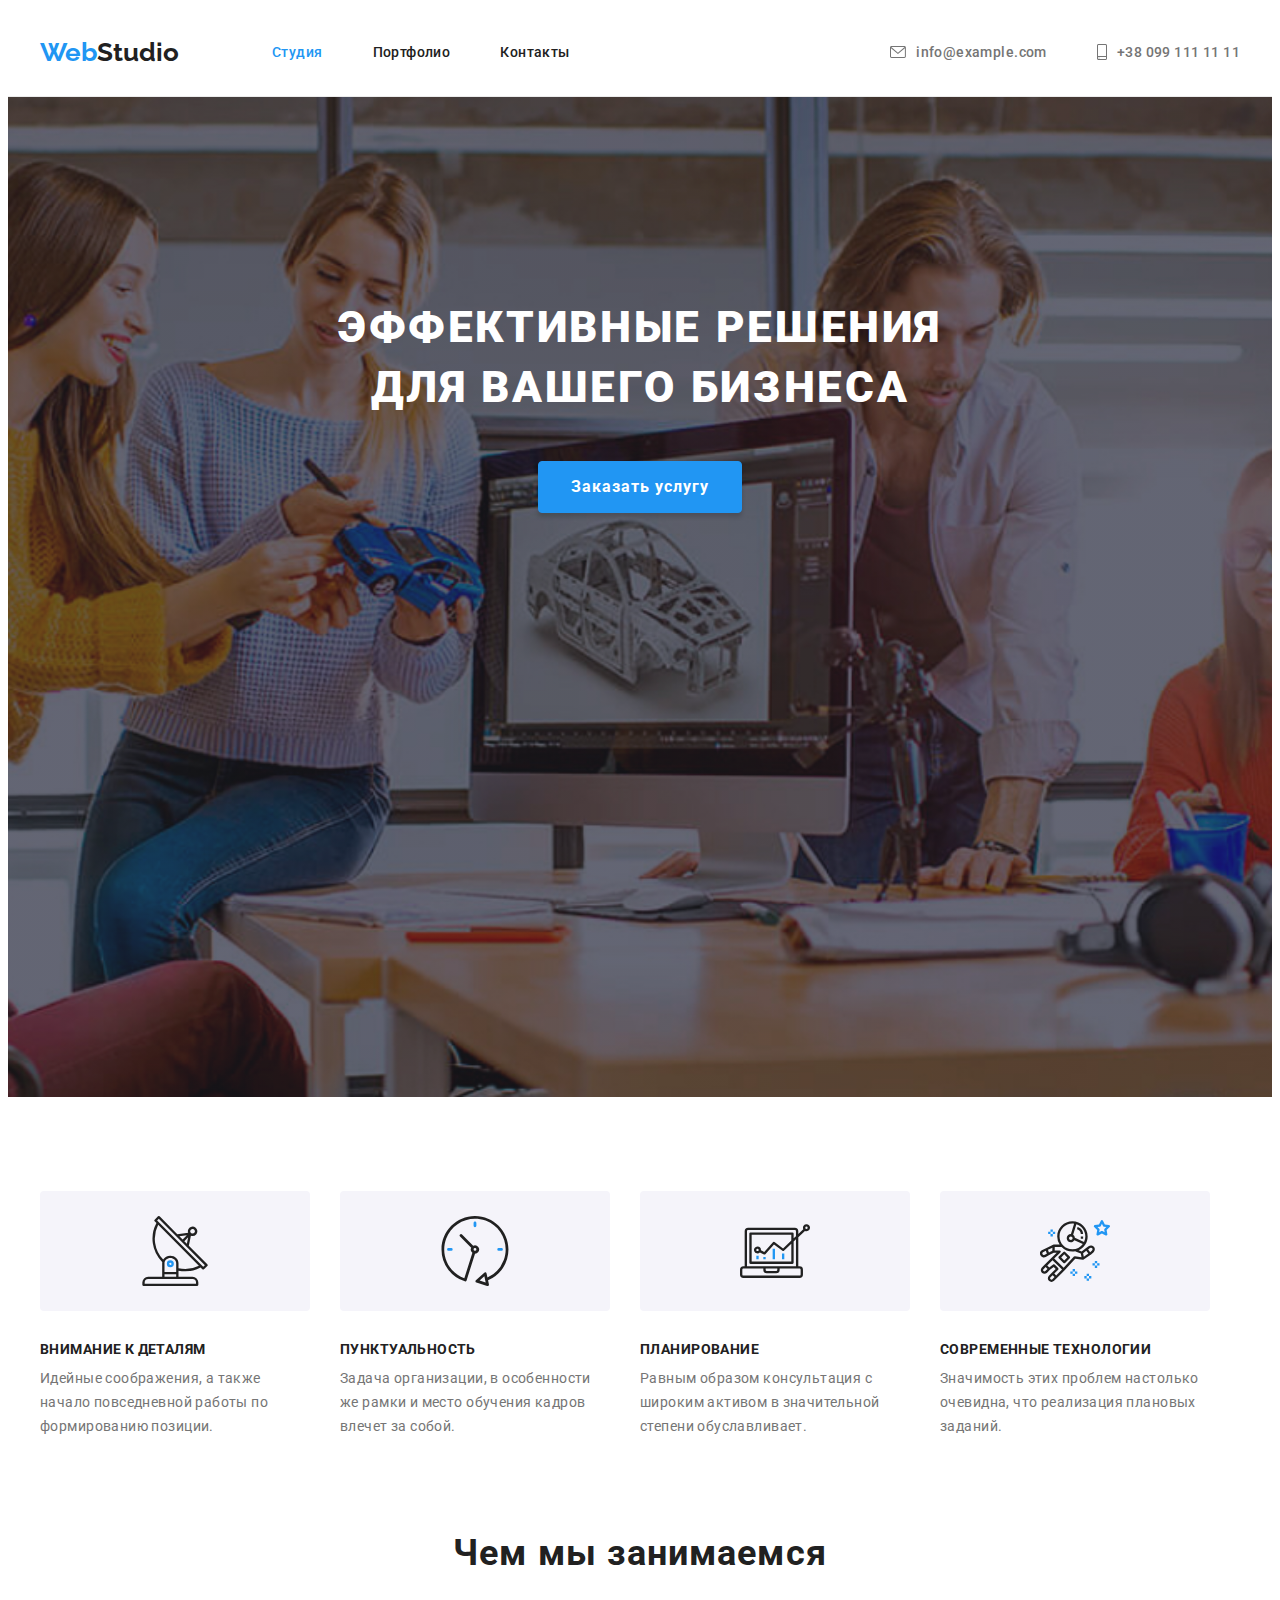
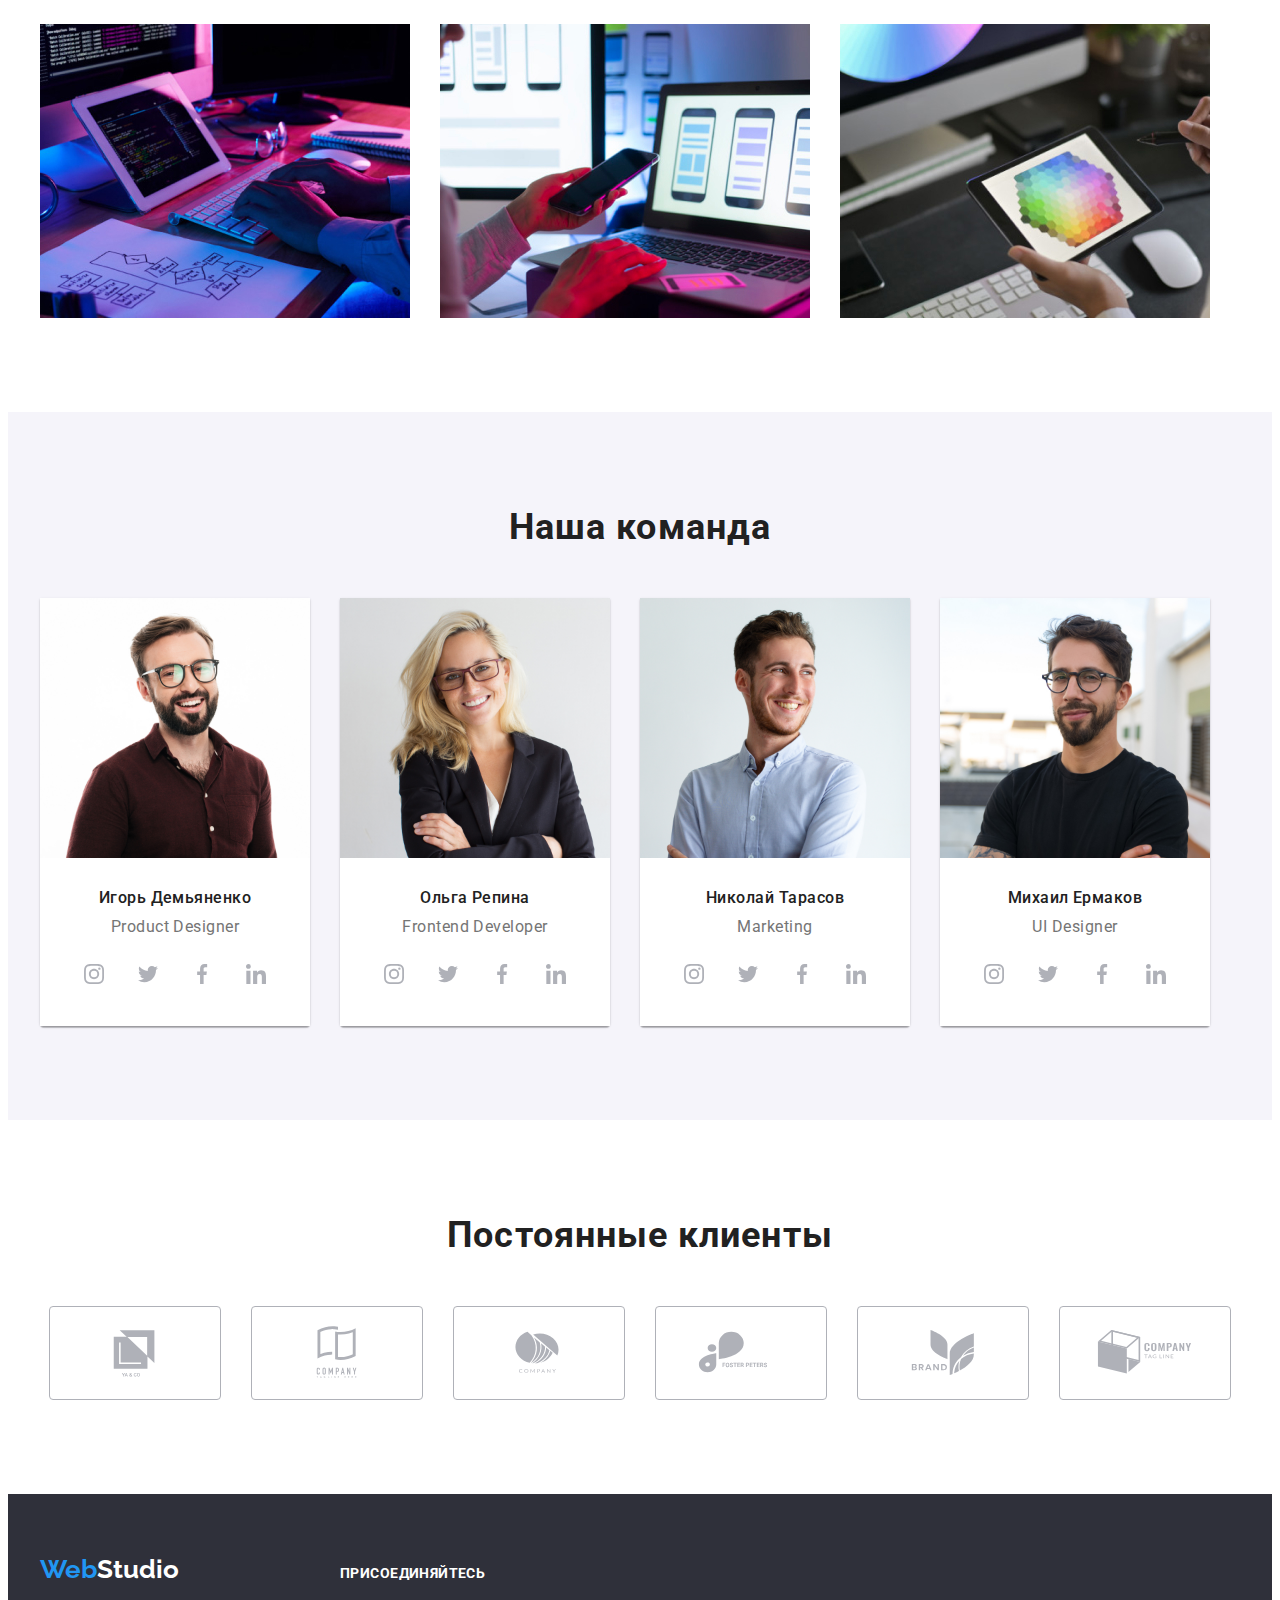
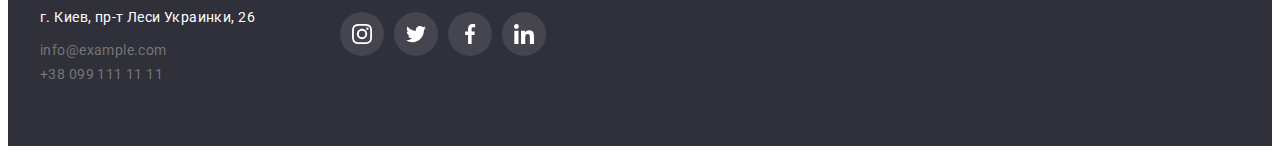
==== index.html @ 937ce936 "Initial commit" ====
<!DOCTYPE html>
<html lang="ru">
  <head>
    <meta charset="UTF-8" />
    <meta http-equiv="X-UA-Compatible" content="IE=edge" />
    <meta name="viewport" content="width=device-width, initial-scale=1.0" />
    <title>Document</title>
    <!-- Fonts start -->
    <link rel="preconnect" href="https://fonts.googleapis.com" />
    <link rel="preconnect" href="https://fonts.gstatic.com" crossorigin />
    <link
      href="https://fonts.googleapis.com/css2?family=Raleway:wght@700;900&family=Roboto:wght@400;500;700&display=swap"
      rel="stylesheet"
    />
    <!-- Fonts end -->
    <!-- Normalize start -->
    <link
      rel="stylesheet"
      href="https://cdnjs.cloudflare.com/ajax/libs/modern-normalize/1.1.0/modern-normalize.min.css"
      integrity="sha512-wpPYUAdjBVSE4KJnH1VR1HeZfpl1ub8YT/NKx4PuQ5NmX2tKuGu6U/JRp5y+Y8XG2tV+wKQpNHVUX03MfMFn9Q=="
      crossorigin="anonymous"
      referrerpolicy="no-referrer"
    />
    <!-- Normalize end -->
    <link rel="stylesheet" href="./css/styles.css" />
  </head>
  <body>
    <!-- Header section -->
    <header class="header">
      <div class="container header-container">
        <a class="logo" href="/index.html"><span class="web">Web</span>Studio </a>
        <nav class="header-nav">
          <ul class="header-list list">
            <li><a href="./index.html" class="header-item-current link">Студия</a></li>
            <li><a href="portfolio.html" class="header-item link">Портфолио</a></li>
            <li><a class="header-item link" href="">Контакты</a></li>
          </ul>
        </nav>
        <ul class="header-nav-nav list">
          <li>
            <a class="header-mail link" href="mailto:info@example.com">
              <svg class="header-icon" width="16" height="12">
                <use href="./images/icons.svg#envelope"></use>
              </svg>
              info@example.com
            </a>
          </li>
          <li>
            <a class="header-phone link" href="tel:+380991111111">
              <svg class="header-icon" width="10" height="16">
                <use href="./images/icons.svg#smartphone"></use>
              </svg>
              +38 099 111 11 11
            </a>
          </li>
        </ul>
      </div>
    </header>
    <!-- Main section -->
    <main>
      <section class="main section-wrap section">
        <div class="container">
          <h1 class="general-info">Эффективные решения для вашего бизнеса</h1>
          <button type="button" class="main-button btn">Заказать услугу</button>
        </div>
      </section>
      <section class="section description">
        <div class="container description-info">
          <ul class="info-list list">
            <li class="about-title">
              <div class="visual-adout">
                <svg class="header-icon" width="70" height="70">
                  <use href="./images/icons.svg#antenna"></use>
                </svg>
              </div>
              <h2 class="info-about">Внимание к деталям</h2>
              <p class="info-about-text">
                Идейные соображения, а также начало повседневной работы по формированию позиции.
              </p>
            </li>
            <li class="about-title">
              <div class="visual-adout">
                <svg class="header-icon" width="70" height="70">
                  <use href="./images/icons.svg#clock"></use>
                </svg>
              </div>
              <h2 class="info-about">Пунктуальность</h2>
              <p class="info-about-text">
                Задача организации, в особенности же рамки и место обучения кадров влечет за собой.
              </p>
            </li>
            <li class="about-title">
              <div class="visual-adout">
                <svg class="header-icon" width="70" height="70">
                  <use href="./images/icons.svg#diagram"></use>
                </svg>
              </div>
              <h2 class="info-about">Планирование</h2>
              <p class="info-about-text">
                Равным образом консультация с широким активом в значительной степени обуславливает.
              </p>
            </li>
            <li class="about-title">
              <div class="visual-adout">
                <svg class="header-icon" width="70" height="70">
                  <use href="./images/icons.svg#astronaut"></use>
                </svg>
              </div>
              <h2 class="info-about">Современные технологии</h2>
              <p class="info-about-text">
                Значимость этих проблем настолько очевидна, что реализация плановых заданий.
              </p>
            </li>
          </ul>
        </div>
      </section>
      <!--About section-->
      <section class="about section">
        <div class="container about-container">
          <h2 class="about-info">Чем мы занимаемся</h2>
          <ul class="about-list list">
            <li class="about-item">
              <img
                class="about-img"
                src="./images/about/img.jpg"
                alt="Набор текста"
                width="370"
                height="294"
              />
            </li>
            <li class="about-item">
              <img
                class="about-img"
                src="./images/about/img1.jpg"
                alt="работа с телефоном "
                width="370"
                height="294"
              />
            </li>
            <li class="about-item">
              <img
                class="about-img"
                src="./images/about/img2.jpg"
                alt="Выбор цвета"
                width="370"
                height="294"
              />
            </li>
          </ul>
        </div>
      </section>
      <!--Team section-->
      <section class="team-section">
        <div class="container">
          <h2 class="about-team-info">Наша команда</h2>
          <ul class="about-team list">
            <li class="about-teams">
              <img
                class="about-team1-img"
                src="./images/tim/img.jpg"
                alt="People 1"
                width="270"
                height="260"
              />
              <div class="team-wrapper">
                <h3 class="team-info">Игорь Демьяненко</h3>
                <p class="team-info-position">Product Designer</p>
                <ul class="socials list">
                  <li class="socials-item">
                    <a
                      class="socials-link link"
                      href=""
                      target="_blank"
                      rel="noopener noreferrer"
                      aria-label="instagram"
                    >
                      <svg class="socials-icon" width="20" height="20">
                        <use href="./images/icons.svg#instagram"></use>
                      </svg>
                    </a>
                  </li>
                  <li class="socials-item">
                    <a
                      class="socials-link link"
                      href=""
                      target="_blank"
                      rel="noopener noreferrer"
                      aria-label="twitter"
                    >
                      <svg class="socials-icon" width="20" height="20">
                        <use href="./images/icons.svg#twitter"></use>
                      </svg>
                    </a>
                  </li>
                  <li class="socials-item">
                    <a
                      class="socials-link link"
                      href=""
                      target="_blank"
                      rel="noopener noreferrer"
                      aria-label="facebook"
                    >
                      <svg class="socials-icon" width="20" height="20">
                        <use href="./images/icons.svg#facebook"></use>
                      </svg>
                    </a>
                  </li>
                  <li class="socials-item">
                    <a
                      class="socials-link link"
                      href=""
                      target="_blank"
                      rel="noopener noreferrer"
                      aria-label="linkedin"
                    >
                      <svg class="socials-icon" width="20" height="20">
                        <use href="./images/icons.svg#linkedin"></use>
                      </svg>
                    </a>
                  </li>
                </ul>
              </div>
            </li>
            <li class="about-teams">
              <img
                class="about-team2-img"
                src="./images/tim/img1.jpg"
                alt="People 2"
                width="270"
                height="260"
              />
              <div class="team-wrapper">
                <h3 class="team-info">Ольга Репина</h3>
                <p class="team-info-position">Frontend Developer</p>
                <ul class="socials list">
                  <li class="socials-item">
                    <a
                      class="socials-link link"
                      href=""
                      target="_blank"
                      rel="noopener noreferrer"
                      aria-label="instagram"
                    >
                      <svg class="socials-icon" width="20" height="20">
                        <use href="./images/icons.svg#instagram"></use>
                      </svg>
                    </a>
                  </li>
                  <li class="socials-item">
                    <a
                      class="socials-link link"
                      href=""
                      target="_blank"
                      rel="noopener noreferrer"
                      aria-label="twitter"
                    >
                      <svg class="socials-icon" width="20" height="20">
                        <use href="./images/icons.svg#twitter"></use>
                      </svg>
                    </a>
                  </li>
                  <li class="socials-item">
                    <a
                      class="socials-link link"
                      href=""
                      target="_blank"
                      rel="noopener noreferrer"
                      aria-label="facebook"
                    >
                      <svg class="socials-icon" width="20" height="20">
                        <use href="./images/icons.svg#facebook"></use>
                      </svg>
                    </a>
                  </li>
                  <li class="socials-item">
                    <a
                      class="socials-link link"
                      href=""
                      target="_blank"
                      rel="noopener noreferrer"
                      aria-label="linkedin"
                    >
                      <svg class="socials-icon" width="20" height="20">
                        <use href="./images/icons.svg#linkedin"></use>
                      </svg>
                    </a>
                  </li>
                </ul>
              </div>
            </li>
            <li class="about-teams">
              <img
                class="about-team3-img"
                src="./images/tim/img2.jpg"
                alt="People 3"
                width="270"
                height="260"
              />
              <div class="team-wrapper">
                <h3 class="team-info">Николай Тарасов</h3>
                <p class="team-info-position">Marketing</p>
                <ul class="socials list">
                  <li class="socials-item">
                    <a
                      class="socials-link link"
                      href=""
                      target="_blank"
                      rel="noopener noreferrer"
                      aria-label="instagram"
                    >
                      <svg class="socials-icon" width="20" height="20">
                        <use href="./images/icons.svg#instagram"></use>
                      </svg>
                    </a>
                  </li>
                  <li class="socials-item">
                    <a
                      class="socials-link link"
                      href=""
                      target="_blank"
                      rel="noopener noreferrer"
                      aria-label="twitter"
                    >
                      <svg class="socials-icon" width="20" height="20">
                        <use href="./images/icons.svg#twitter"></use>
                      </svg>
                    </a>
                  </li>
                  <li class="socials-item">
                    <a
                      class="socials-link link"
                      href=""
                      target="_blank"
                      rel="noopener noreferrer"
                      aria-label="facebook"
                    >
                      <svg class="socials-icon" width="20" height="20">
                        <use href="./images/icons.svg#facebook"></use>
                      </svg>
                    </a>
                  </li>
                  <li class="socials-item">
                    <a
                      class="socials-link link"
                      href=""
                      target="_blank"
                      rel="noopener noreferrer"
                      aria-label="linkedin"
                    >
                      <svg class="socials-icon" width="20" height="20">
                        <use href="./images/icons.svg#linkedin"></use>
                      </svg>
                    </a>
                  </li>
                </ul>
              </div>
            </li>
            <li class="about-teams">
              <img
                class="about-team4-img"
                src="./images/tim/img3.jpg"
                alt="People 4"
                width="270"
                height="260"
              />
              <div class="team-wrapper">
                <h3 class="team-info">Михаил Ермаков</h3>
                <p class="team-info-position">UI Designer</p>
                <ul class="socials list">
                  <li class="socials-item">
                    <a
                      class="socials-link link"
                      href=""
                      target="_blank"
                      rel="noopener noreferrer"
                      aria-label="instagram"
                    >
                      <svg class="socials-icon" width="20" height="20">
                        <use href="./images/icons.svg#instagram"></use>
                      </svg>
                    </a>
                  </li>
                  <li class="socials-item">
                    <a
                      class="socials-link link"
                      href=""
                      target="_blank"
                      rel="noopener noreferrer"
                      aria-label="twitter"
                    >
                      <svg class="socials-icon" width="20" height="20">
                        <use href="./images/icons.svg#twitter"></use>
                      </svg>
                    </a>
                  </li>
                  <li class="socials-item">
                    <a
                      class="socials-link link"
                      href=""
                      target="_blank"
                      rel="noopener noreferrer"
                      aria-label="facebook"
                    >
                      <svg class="socials-icon" width="20" height="20">
                        <use href="./images/icons.svg#facebook"></use>
                      </svg>
                    </a>
                  </li>
                  <li class="socials-item">
                    <a
                      class="socials-link link"
                      href=""
                      target="_blank"
                      rel="noopener noreferrer"
                      aria-label="linkedin"
                    >
                      <svg class="socials-icon" width="20" height="20">
                        <use href="./images/icons.svg#linkedin"></use>
                      </svg>
                    </a>
                  </li>
                </ul>
              </div>
            </li>
          </ul>
        </div>
      </section>
      <!-- Customers section -->
      <section class="our-clients section">
        <div class="container">
          <h2 class="section-title">Постоянные клиенты</h2>
          <ul class="clients-list list">
            <li>
              <a
                class="company-link link"
                href=""
                target="_blank"
                rel="noopener noreferrer"
                aria-label="company logo"
              >
                <svg class="company-logo" width="106" height="60">
                  <use href="./images/icons.svg#logo-1"></use>
                </svg>
              </a>
            </li>
            <li>
              <a
                class="company-link link"
                href=""
                target="_blank"
                rel="noopener noreferrer"
                aria-label="company logo"
              >
                <svg class="company-logo" width="106" height="60">
                  <use href="./images/icons.svg#logo-2"></use>
                </svg>
              </a>
            </li>
            <li>
              <a
                class="company-link link"
                href=""
                target="_blank"
                rel="noopener noreferrer"
                aria-label="company logo"
              >
                <svg class="company-logo" width="106" height="60">
                  <use href="./images/icons.svg#logo-3"></use>
                </svg>
              </a>
            </li>
            <li>
              <a
                class="company-link link"
                href=""
                target="_blank"
                rel="noopener noreferrer"
                aria-label="company logo"
              >
                <svg class="company-logo" width="106" height="60">
                  <use href="./images/icons.svg#logo-4"></use>
                </svg>
              </a>
            </li>
            <li>
              <a
                class="company-link link"
                href=""
                target="_blank"
                rel="noopener noreferrer"
                aria-label="company logo"
              >
                <svg class="company-logo" width="106" height="60">
                  <use href="./images/icons.svg#logo-5"></use>
                </svg>
              </a>
            </li>
            <li>
              <a
                class="company-link link"
                href=""
                target="_blank"
                rel="noopener noreferrer"
                aria-label="company logo"
              >
                <svg class="company-logo" width="106" height="60">
                  <use href="./images/icons.svg#logo-6"></use>
                </svg>
              </a>
            </li>
          </ul>
        </div>
      </section>
    </main>
    <!-- Footer section -->
    <footer class="footer">
      <div class="container footer-container">
        <div class="footer-addresa">
          <a class="logo foorer-logo" href="/index.html">
            <span class="web">Web</span><span class="studio">Studio</span>
          </a>
          <address class="footer-address">
            <ul class="footer-list list">
              <li class="footer-item">
                <a
                  class="footer-adres link"
                  href="https://goo.gl/maps/Yb8iC36x8tru1GQm8"
                  target="_blank"
                  rel="noopener noreferrer"
                  >г. Киев, пр-т Леси Украинки, 26
                </a>
              </li>
              <li class="footer-link">
                <a class="footer-link link" href="mailto:info@example.com">info@example.com</a>
              </li>
              <li class="footer-link">
                <a class="footer-link link" href="tel:+380991111111">+38 099 111 11 11</a>
              </li>
            </ul>
          </address>
        </div>
        <div class="footer-social">
          <h2 class="social-title">Присоединяйтесь</h2>
          <ul class="social-links list">
            <li class="social-item">
              <a
                class="social-link-footer link"
                href=""
                target="_blank"
                rel="noopener noreferrer"
                aria-label="instagram"
              >
                <svg class="socials-icon-footer" width="20" height="20">
                  <use href="./images/icons.svg#instagram"></use>
                </svg>
              </a>
            </li>
            <li class="socials-item">
              <a
                class="social-link-footer link"
                href=""
                target="_blank"
                rel="noopener noreferrer"
                aria-label="twitter"
              >
                <svg class="socials-icon-footer" width="20" height="20">
                  <use href="./images/icons.svg#twitter"></use>
                </svg>
              </a>
            </li>
            <li class="socials-item">
              <a
                class="social-link-footer link"
                href=""
                target="_blank"
                rel="noopener noreferrer"
                aria-label="facebook"
              >
                <svg class="socials-icon-footer" width="20" height="20">
                  <use href="./images/icons.svg#facebook"></use>
                </svg>
              </a>
            </li>
            <li class="socials-item">
              <a
                class="social-link-footer link"
                href=""
                target="_blank"
                rel="noopener noreferrer"
                aria-label="linkedin"
              >
                <svg class="socials-icon-footer" width="20" height="20">
                  <use href="./images/icons.svg#linkedin"></use>
                </svg>
              </a>
            </li>
          </ul>
        </div>
      </div>
    </footer>
  </body>
</html>
---- css/styles.css ----
:root {
  /* fonts */
  --main-font: 'Roboto', sans-serif;
  --secondary-font: 'Raleway', sans-serif;

  /* text colors */
  --main-txy-cl: #212121;
  --sec-txt-cl: #757575;
  --accet-txt-cl: #2196f3;

  /* bg color */
  --darc-bg-cl: #2f303a;
  --light-bg-cl: #f5f4fa;

  /* others */
}
/* body section */
body {
  font-family: var(--main-font);
  color: var(--main-txy-cl);
  background-color: #ffffff;
}
/* reset styles */
h1,
h2,
h3,
h4,
h5,
h6,
p {
  margin: 0;
}
img {
  display: block;
  min-width: 100%;
  height:auto;
}
.link {
  font-size: 14px;
  line-height: calc(24 / 14);
  letter-spacing: 0.03em;
  text-decoration: none;
  color: #ffffff;
}
.list {
  list-style: none;
  padding: 0;
  margin: 0;
}
.section {
padding: 94px 0;
}

.container {
  width: 1200px;
  padding-left: 15px;
  padding-right: 15px;
  margin-left: auto;
  margin-right: auto;
}
/**
|============================
| Header section
|============================
*/
.header {
  border-bottom: 1px solid #ECECEC;
}

.header-container {
  display: flex;
  align-items: center;
}

.header-list {
  display: flex;
  color: #212121;
  align-items: center;
  gap: 50px;
}
/**
  |============================
  | Фонове зображення-початок
  |============================
*/

/*.header-item-current::after {
  content: '';

  display: block;
  height: 4px;
  width: 100%;

  border-radius: 2px;
background-color: #2196F3;
}
*/
/**
  |============================
  | Фонове зображення-кінець
  |============================
*/
.header-nav {
  display: flex;
  margin-right: auto;
}
.header-icon:hover,
.header-icon:focus,
 {
  color: var(--acent-txt-cl);
}

.header-icon {
  fill: currentColor;
}


.header-link,
.header-phone,
.header-mail {
  padding-top: 32px;
  padding-bottom: 32px;
}

.header-item,
.header-item-current,
.header-item-current-section
.header-mail {
  color: #212121;
}

.header-item:last-child {
  margin-right: 0;
}

.header-mail {
  margin-right: 50px;
}
/* logo */
.logo {
  margin-right: 93px;

  color: var(--main-txy-cl);
  font-family: var(--secondary-font);
  font-weight: 700;
  font-size: 26px;
  line-height: calc(31 / 26);
  text-decoration: none;
}

.logo-footer{
  margin-top: 60px;
  margin-bottom: 20px;
}
.web {
  font-family: var(--secondary-font);
  color: var(--accet-txt-cl);
  font-weight: 700;
  font-size: 26px;
  line-height: calc(31 / 26);
  text-decoration: none;
}

.hover-link:hover
.hover-link:focus
.hover-link:active {
  color: #2196f3;
}
.header-link:hover
.header-link:focus
.header-link:active {
  color: #2196f3;
}
.header-phone,
.header-mail {
  color: #757575;
  display: flex;
  align-items: center;
  gap: 10px;
}
.header-nav-nav{
  display: flex;
}
.header-list,
.header-nav-nav {
  font-weight: 500;
  font-size: 14px;
  line-height: calc(16 / 14);
  letter-spacing: 0.02em;
}
.header-item-current {
  color: var(--accet-txt-cl);
}
.header-item-current-section {
  color: var(--accet-txt-cl);
}
.header-item:hover,
.header-item:focus {
  color: var(--accet-txt-cl);
}
.header-mail:hover,
.header-mail:focus {
  color: var(--accet-txt-cl);
}
.header-phone:hover,
.header-phone:focus {
  color: var(--accet-txt-cl);
}
.work-button-item:hover,
.work-button-item:focus {
  box-shadow: 0px 3px 1px rgba(0, 0, 0, 0.1), 0px 1px 2px rgba(0, 0, 0, 0.08), 0px 2px 2px rgba(0, 0, 0, 0.12);
  background-color: var(--accet-txt-cl);
  color: #fff;
}

}
.portfolio-categories-item{
  background: #F5F4FA;
border-radius: 4px;
}
.work-button-item {
  border: none;
  background-color: #F5F4FA;
  border-radius: 4px;

  font-family: inherit;
  font-weight: 500;
  font-size: 16px;
  line-height: calc(26 / 16);
  text-align: center;
  letter-spacing: 0.03em;
  cursor: pointer;
  display: inline-block;
  padding: 6px 22px;
}
.all {
  background: #2196f3;
  color: #ffffff;
  background: #2196F3;
  box-shadow: 0px 3px 1px rgba(0, 0, 0, 0.1), 0px 1px 2px rgba(0, 0, 0, 0.08), 0px 2px 2px rgba(0, 0, 0, 0.12);
border-radius: 4px;
}
.work-button {
justify-content: center;
}

/**
|============================
| Фонове зображення 
|============================
*/
.section-wrap {
  height: 600px;
  background-image: linear-gradient(to right, rgba(47, 48, 58, 0.4),  rgba(47, 48, 58, 0.4)), url(../images/section-wrap/фон.jpg);
  max-width: 1600px;
  background-repeat: no-repeat;
  background-position: center;
  margin-right: auto;
  margin-left: auto;
  background-size: cover;
  padding-top: 200px;
  padding-bottom: 200px;
}
/**
|============================
| Фонове зображення 
|============================
*/

.main-button {
text-align: center
background-color: #2196F3;
box-shadow: 0px 4px 4px rgba(0, 0, 0, 0.15);
border-radius: 4px;
border: 1px solid rgba(33, 150, 243, 1);
}
/**
|============================
| Hero section
|============================
*/
.general-info {
  margin: 0 auto;
  width: 696px;
  margin-bottom: 30px;
  font-family: var(--main-font);
  font-weight: 900;
  font-size: 44px;
  line-height: calc(60 / 44);
  text-align: center;
  letter-spacing: 0.06em;
  text-transform: uppercase;
  color: #ffffff;
}

.info-list{
  display: flex;
}

.info-about{
  margin-bottom: 10px;
}

.description {
  padding-bottom: 0px;
  }

.description .item+.item {
  margin-left: 30px;
}
.about-title {
  width: 270px;
}
/**
|============================
| Характеристика компанії іконки-початок
|============================
*/
.visual-adout {
  display: flex;
  align-items: center;
  justify-content: center;
  height: 120px;
  background-size: contain;
  background-repeat: no-repeat;
  background-position: center;
  background-color: #f5f4fa;
  border-radius: 4px;
  margin-bottom: 30px;
}
/**
|============================
| Характеристика компанії іконки-кінець
|============================
*/
.about-title:not(:first-child) {
  margin-left: 30px;

}
.about-list {
  display: flex;
  }

.about-item:not(:last-child) {
  margin-right: 30px;
}

.about-team{
  display: flex;
  flex-wrap: wrap;
  gap: 30px;
  align-items: center;
  border-radius: 0px 0px 4px 4px;
}
.about-teams {
  box-shadow: 0px 1px 3px rgba(0, 0, 0, 0.12), 0px 1px 1px rgba(0, 0, 0, 0.14), 0px 2px 1px rgba(0, 0, 0, 0.2);
  border-radius: 0px 0px 4px 4px;

}
.team-wrapper {
  background: #FFFFFF;
  padding-top: 30px;
  padding-bottom: 30px;
  padding-left: 5px;
  padding-right: 5px;
}

.team-info {
  margin-bottom: 10px;
}

.work {
  margin-top: 94px;
  margin-bottom: 94px;
}

.work-card{
flex-basis: calc((100% - 30px * 2) / 3);
}

h2.info-about {
  font-weight: 700;
  font-size: 14px;
  line-height: calc(16 / 14);
  letter-spacing: 0.03em;
  text-transform: uppercase;
  color: #212121;
  margin-bottom: 9px;
}
.info-about-text {
  font-weight: 400;
  font-size: 14px;
  line-height: calc(24 / 14);
  letter-spacing: 0.03em;
  color: #757575;
}
.main {
  background-color: var(--darc-bg-cl);
  font-weight: 900;
  font-size: 44px;
  line-height: calc(60 / 44);
  text-align: center;
  letter-spacing: 0.06em;
  text-transform: uppercase;
  color: #ffffff;
}
.team-section {
background-color: #F5F4FA;
padding-bottom: 94px;
padding-top: 94px;
}

.about-team-info,
.about-info {
  font-weight: 700;
  font-size: 36px;
  line-height: calc(42 / 36);
  text-align: center;
  letter-spacing: 0.03em;
  color: #212121;
}
.team-info {
  margin-bottom: 10px;
  font-weight: 500;
  font-size: 16px;
  line-height: calc(19 / 16);
  text-align: center;
  letter-spacing: 0.03em;
  color: #212121;
}

.team-info-position {
  font-weight: 400;
  font-size: 16px;
  line-height: calc(19 / 16);
  text-align: center;
  letter-spacing: 0.03em;
  color: #757575;
  margin-bottom: 16px;
}

.btn {
  max-width: 300px;
  min-width: 200px;
  min-height: 50px;
  padding: 10px 32px;
  box-shadow: 0px 4px 4px rgba(0, 0, 0, 0.15);
border-radius: 4px;

  font-family: inherit;
  font-weight: 700;
  font-size: 16px;
  line-height: calc(30 / 16);
  letter-spacing: 0.06em;
  color: #ffffff;
  background-color: #2196f3;
  cursor: pointer;
}
.about-info {
  margin-bottom: 50px;
}

.about-team-info{
margin-bottom: 50px;
}

.about-info,
.about-team-info {
  text-align: center;
}
.about-cards {
text-decoration: none;
border-top: none;
border: 1px solid #EEEEEE;
padding-top: 20px;
padding-bottom: 20px ;
padding-right: 24px;
padding-left: 24px;
}
.work-cart-about{
  text-decoration: none;
}
.work-cart-about:hover{
  display: block;
box-shadow: 0px 1px 1px rgba(0, 0, 0, 0.12), 0px 4px 4px rgba(0, 0, 0, 0.06), 1px 4px 6px rgba(0, 0, 0, 0.16);
}
.work-card-title {
  font-weight: 700;
  font-size: 18px;
  line-height: calc(36 / 18);
  letter-spacing: 0.06em;
  color: #212121;
  text-decoration: none;
}
.work-cart-descr {
  font-weight: 400;
  font-size: 16px;
  line-height: calc(30 / 16);
  letter-spacing: 0.03em;
  color: #757575;
  text-decoration: none;
}

.work-button{
  display: flex;
  gap: 8px;
  margin-bottom: 50px;
}
.work-cards {
display: flex;
flex-wrap: wrap;
gap: 30px;
align-items: center;
text-decoration: none;
}
/**
|============================
| Постійні клієнти-початок
|============================
*/
.clients-list {
  display: flex;
  align-items: center;
  justify-content: center;
  gap: 30px;
  }

.company-link {
  display: flex;
  align-items: center;
  justify-content: center;
  width: 170px;
  height: 92px;
  border: 1px solid #afb1b8;
  border-radius: 4px;

  color: #AFB1B8;
  fill: currentColor;
}

.company-link:hover,
.company-link:focus {
color: #2196F3;
border: 1px solid #2196F3;
}

.company-logo {
  fill: currentColor;
}

.section-title{
  font-weight: 700;
  font-size: 36px;
  line-height: calc(42/36);
  text-align: center;
  letter-spacing: 0.03em;
  color: #212121;
  display: flex;
  justify-content: center;
  margin-bottom: 50px;
}

/**
|============================
| Постійні клієнти-кінець
|============================
*/
/**
|============================
| Footer section
|============================
*/
.footer-container {
  display: flex;
  align-items: baseline;
}
.footer-addresa,
.footer-social {
flex-basis: 25%;
}


.footer-item:not(:last-child){
margin-bottom: 9px;}

.footer-address {
font-style: normal;
}
.footer {
  padding: 60px 0;
  background-color: var(--darc-bg-cl);
}
/* logo footer*/
.foorer-logo {
  display: inline-block;
  margin-bottom: 20px;
}
.logo {
  color: var(--main-txy-cl);
  font-family: var(--secondary-font);
  font-weight: 700;
  font-size: 26px;
  line-height: calc(31 / 26);
  text-decoration: none;
}
.web {
  color: var(--accet-txt-cl);
  font-family: var(--secondary-font);
  text-decoration: none;
}
.studio {
  color: white;
  text-decoration: none;
}
.footer-mail,
.footer-phone {
  color: rgba(255, 255, 255, 0.6);

}
.footer-mail:hover,
.footer-mail:focus {
  color: var(--accet-txt-cl);
}
.footer-phone:hover,
.footer-phone:focus {
  color: var(--accet-txt-cl);
}

.footer-link:hover,
.footer-link:focus {
  var(--accet-txt-cl);
}
.footer-link{
color: #757575;
}
/**
  |============================
  | Приєднатися-Соціальні іконки
  |============================
*/


.footer-social {
  display: inline-flex; 
  align-items: baseline; 
  flex-direction: column;
  gap: 10px;
}

}
.footer-addresa{
flex-direction: column;
margin-right: 70px;
}
.social-links {
  display: flex;
  align-items: center;
  justify-content: center;
  gap: 10px;
}
.social-link-footer{
  display: flex;
  align-items: center;
  justify-content: center;
  width: 44px;
  height: 44px;
  border-radius: 50%;
  color: rgba(255, 255, 255, 1);
  background-color: rgba(255, 255, 255, 0.1);
  fill: rgba(255, 255, 255, 1);
}

.social-link-footer:hover,
.social-link-footer:focus {
  background-color: #2196F3;
}
.social-link-footer:hover .socials-icon-footer {
  fill: #FFFFFF;;
}

.social-title {
margin-bottom: 20px;
font-weight: 700;
font-size: 14px;
line-height: 1.14;
letter-spacing: 0.03em;
  text-transform: uppercase;
  color: #ffffff;
  display: flex;
  justify-content: space-around;
}
/**
  |============================
  | Соціальні іконки
  |============================
*/
.socials {
  display: flex;
  align-items: center;
  justify-content: center;
  gap: 10px;
}

.socials-link {
  display: flex;
  align-items: center;
  justify-content: center;
  width: 44px;
  height: 44px;

  color: rgba(175, 177, 184, 1);
  background-color: #FFFFFF;;
  border-radius: 50%;
}
.socials-icon {
  fill:rgba(175, 177, 184, 1);
}

.socials-link:hover {
  background-color: #2196F3;
}
.socials-link:hover .socials-icon {
  fill: #FFFFFF;;
}
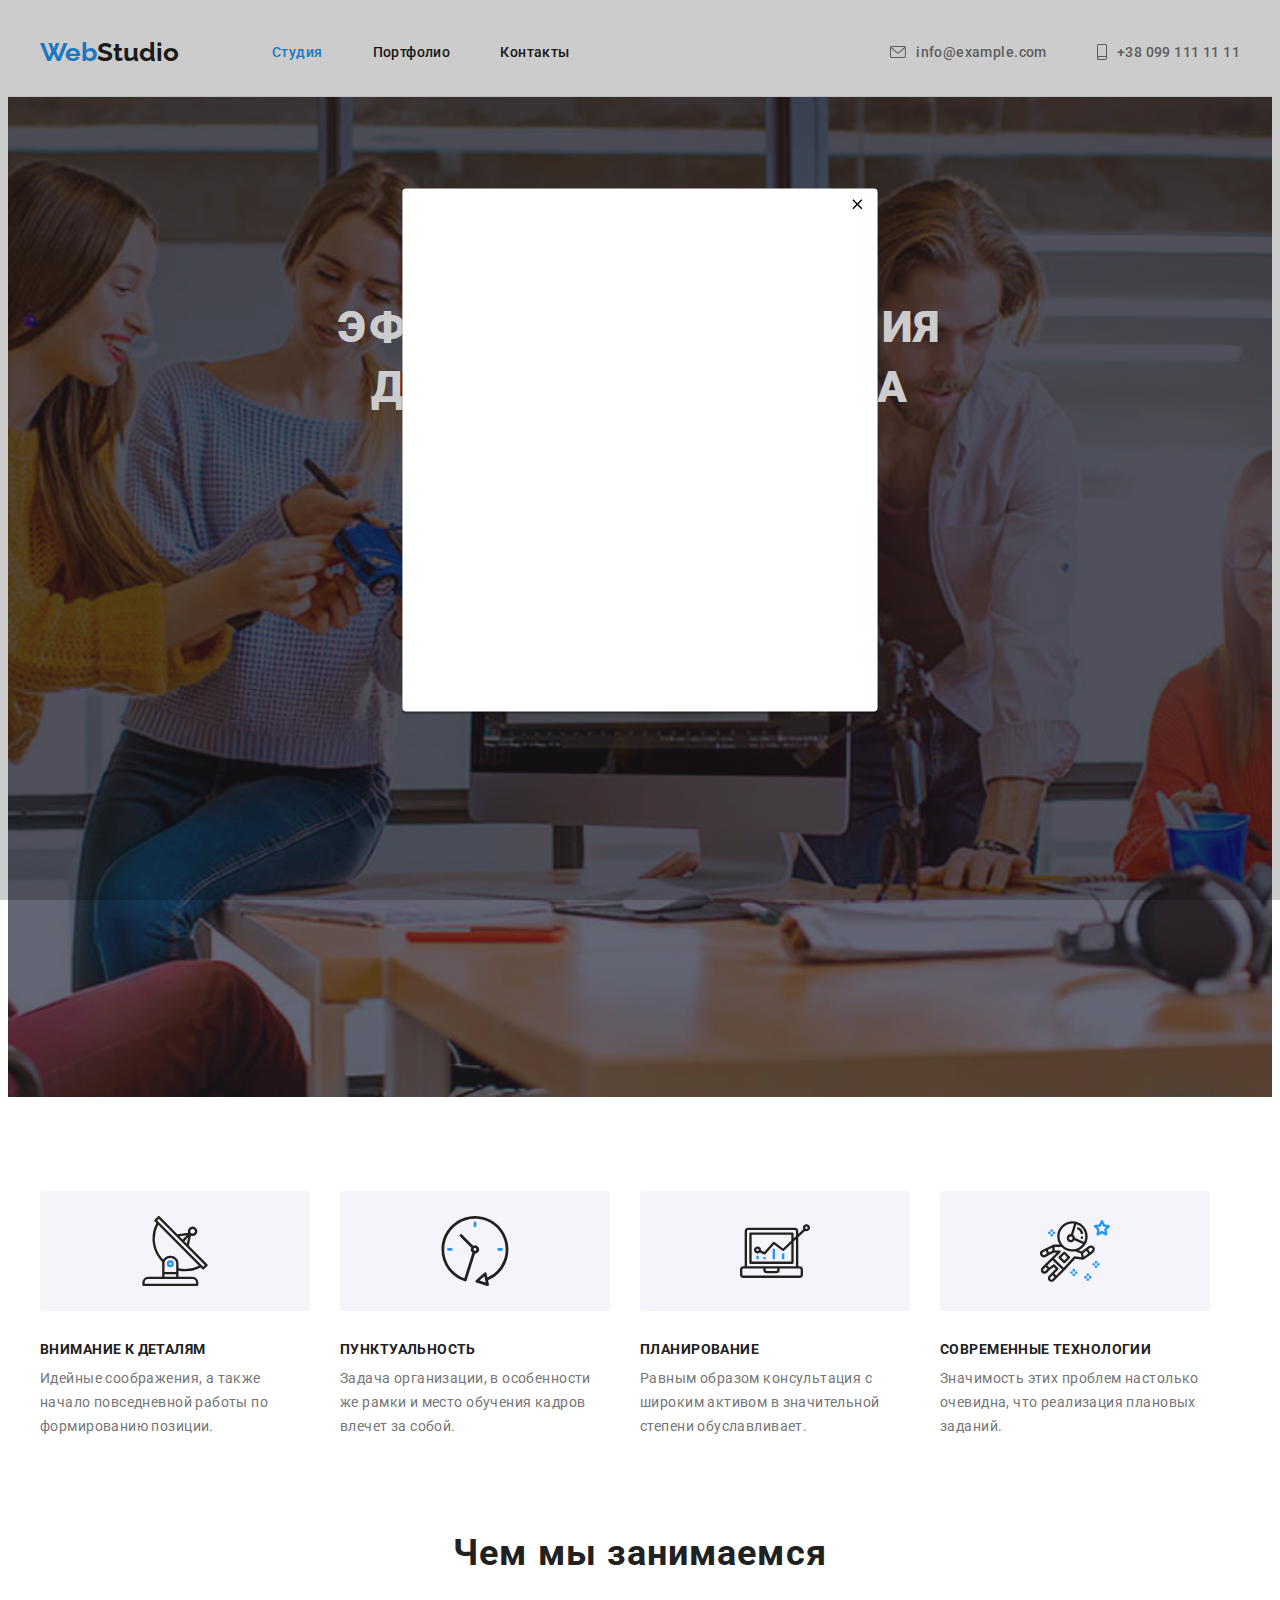
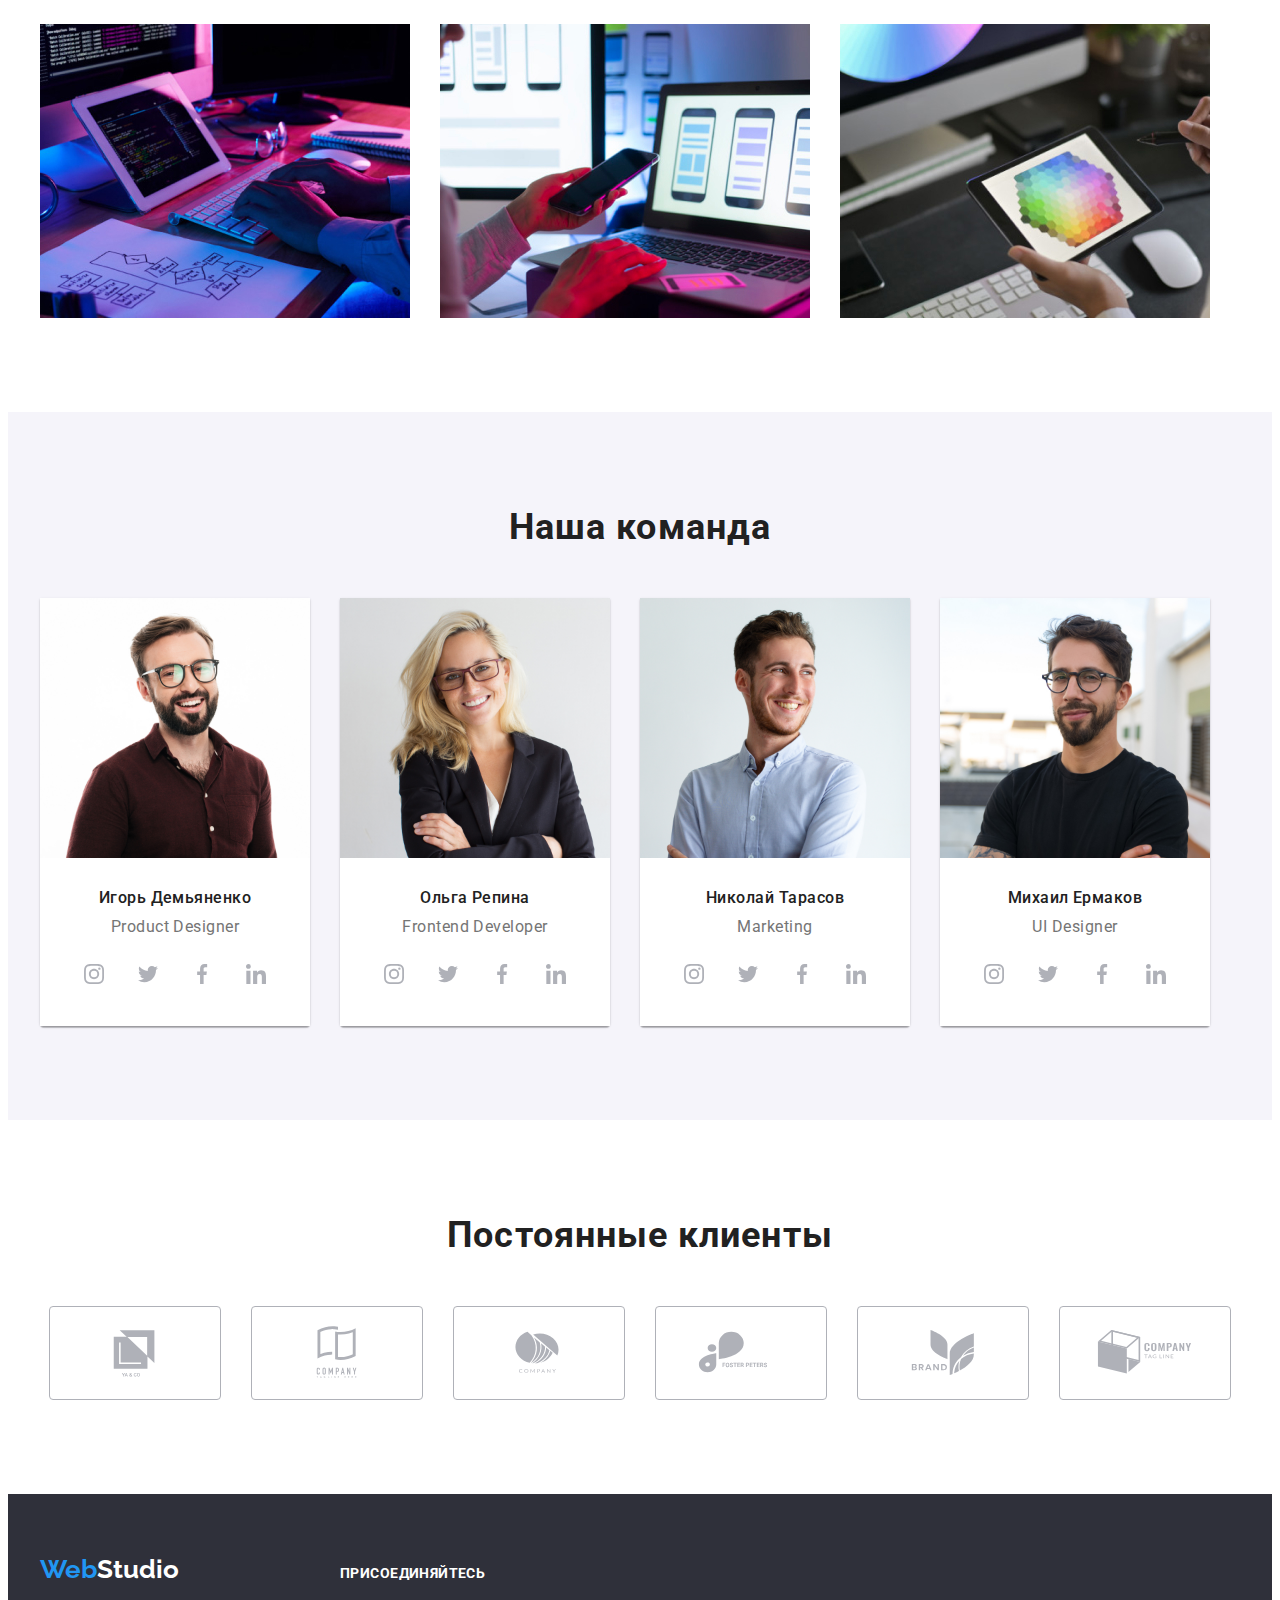
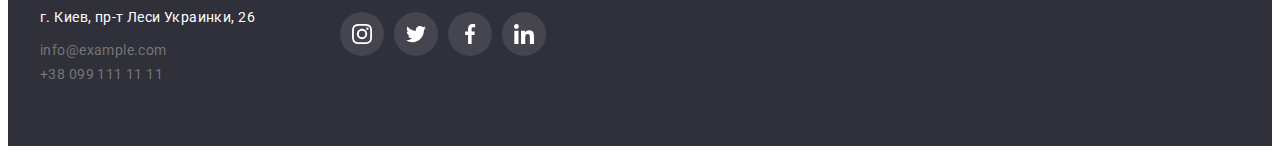
==== commit ee7aea86: "Робота з модальним вікном" ====
--- a/index.html
+++ b/index.html
@@ -598,5 +598,16 @@
         </div>
       </div>
     </footer>
+    <!-- Modal window -->
+    <div class="backdrop is-hidden" data-modal>
+      <div class="modal">
+        <button class="button-close" type="button" data-modal-close>
+          <svg width="18" height="18">
+            <use href="./images/icons.svg#vector"></use>
+          </svg>
+        </button>
+      </div>
+    </div>
+    <script src="/js/modal.js"></script>
   </body>
 </html>
--- a/css/styles.css
+++ b/css/styles.css
@@ -722,4 +722,54 @@
 .socials-link:hover .socials-icon {
   fill: #FFFFFF;;
 }
-
+/**
+  |============================
+  | Модальне вікно
+  |============================
+*/
+.backdrop {
+position: fixed;
+top: 0;
+left: 0;
+display: flex;
+align-items: center;
+justify-content: center;
+width: 100%;
+height: 100%;
+background-color: rgba(0, 0, 0, 0.2);
+z-index: 100;
+}
+
+.backdrop.is-hidden .modal {
+transform: translate(-50%, -50%) scale(0.9);
+}
+
+.modal {
+position: absolute;
+top: 50%;
+left: 50%;
+
+min-width: 528px;
+min-height: 581px;
+
+background: #FFFFFF;
+box-shadow: 0px 1px 3px rgba(0, 0, 0, 0.12), 0px 1px 1px rgba(0, 0, 0, 0.14), 0px 2px 1px rgba(0, 0, 0, 0.2);
+border-radius: 4px;
+
+transition: transform 2500ms cubic-bezier(0.4, 0, 0.2, 1);
+}
+.modal-clone-svg {
+border: 1px solid rgba(0, 0, 0, 0.1);
+}
+
+.button-close {
+position: absolute;
+top: 8px;
+right: 8px;
+background-color: transparent;
+border: none;
+
+display: flex;
+align-items: center;
+justify-content: center;
+} 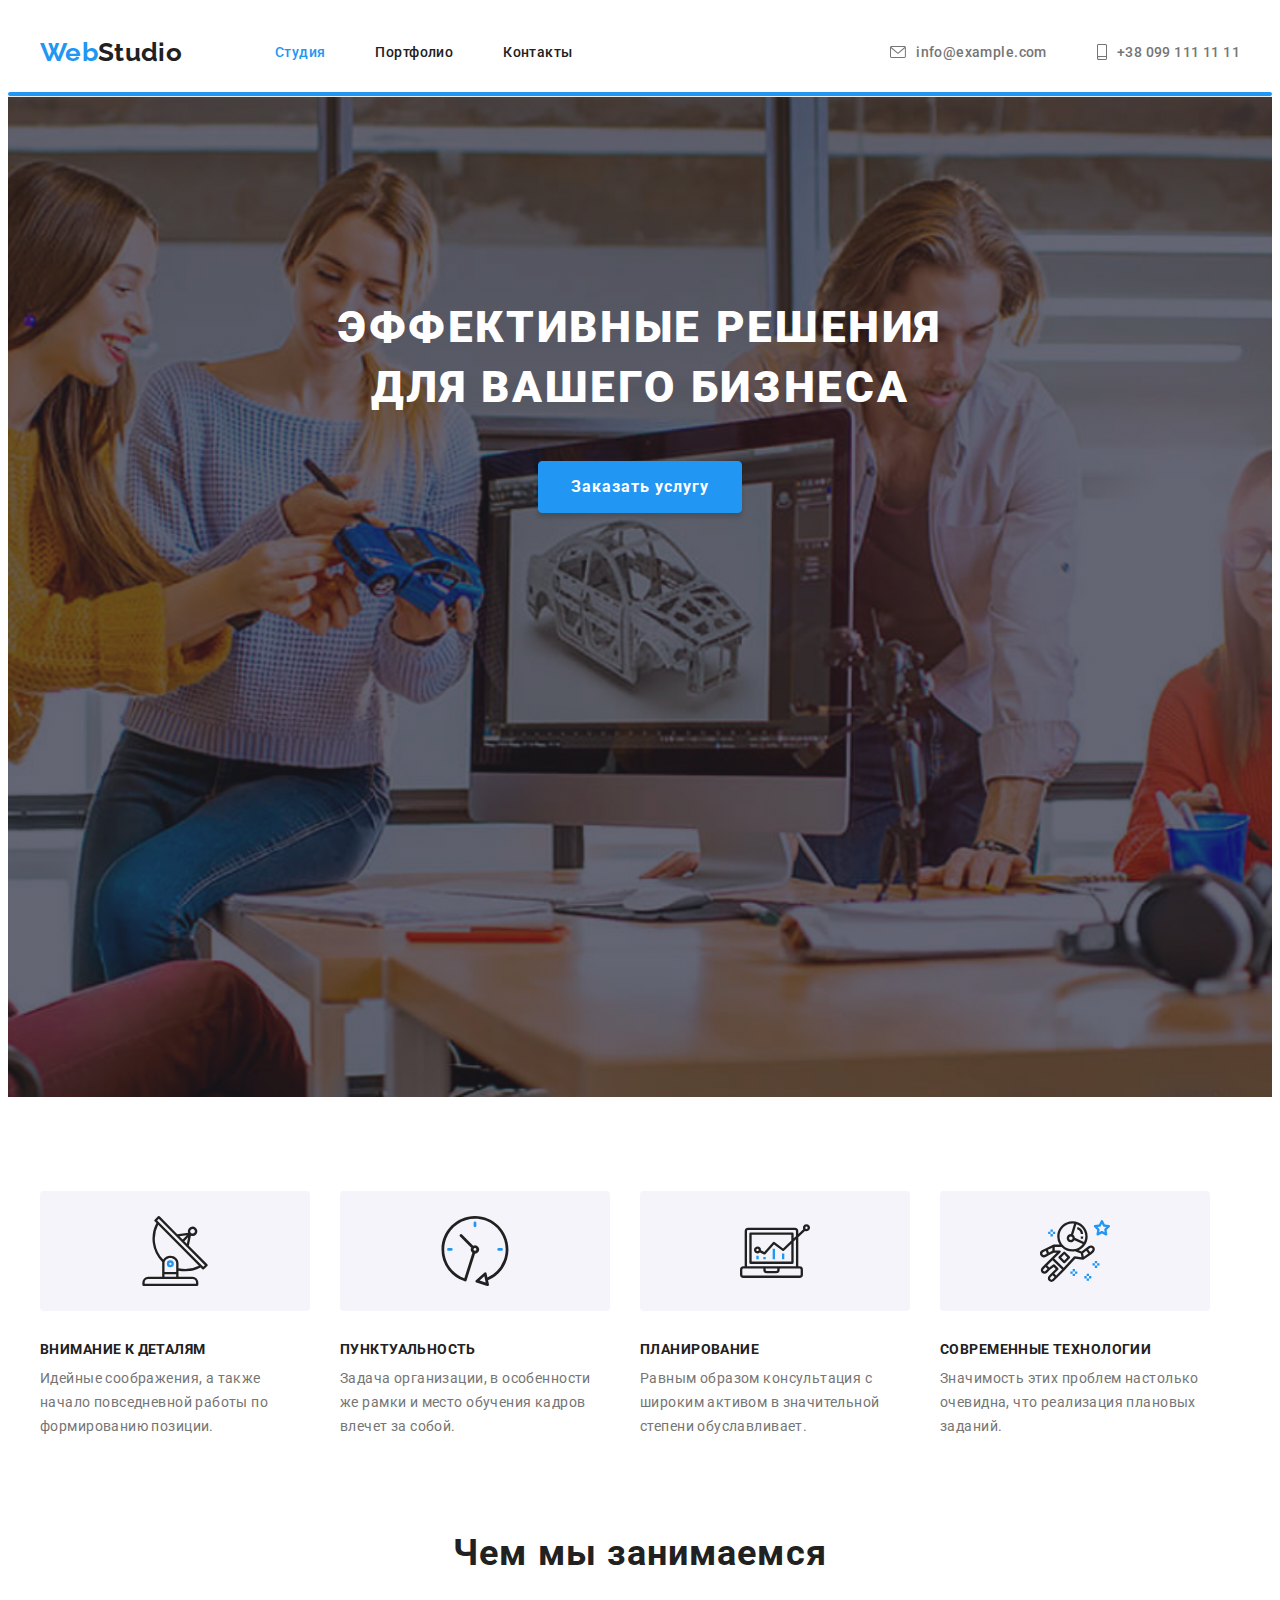
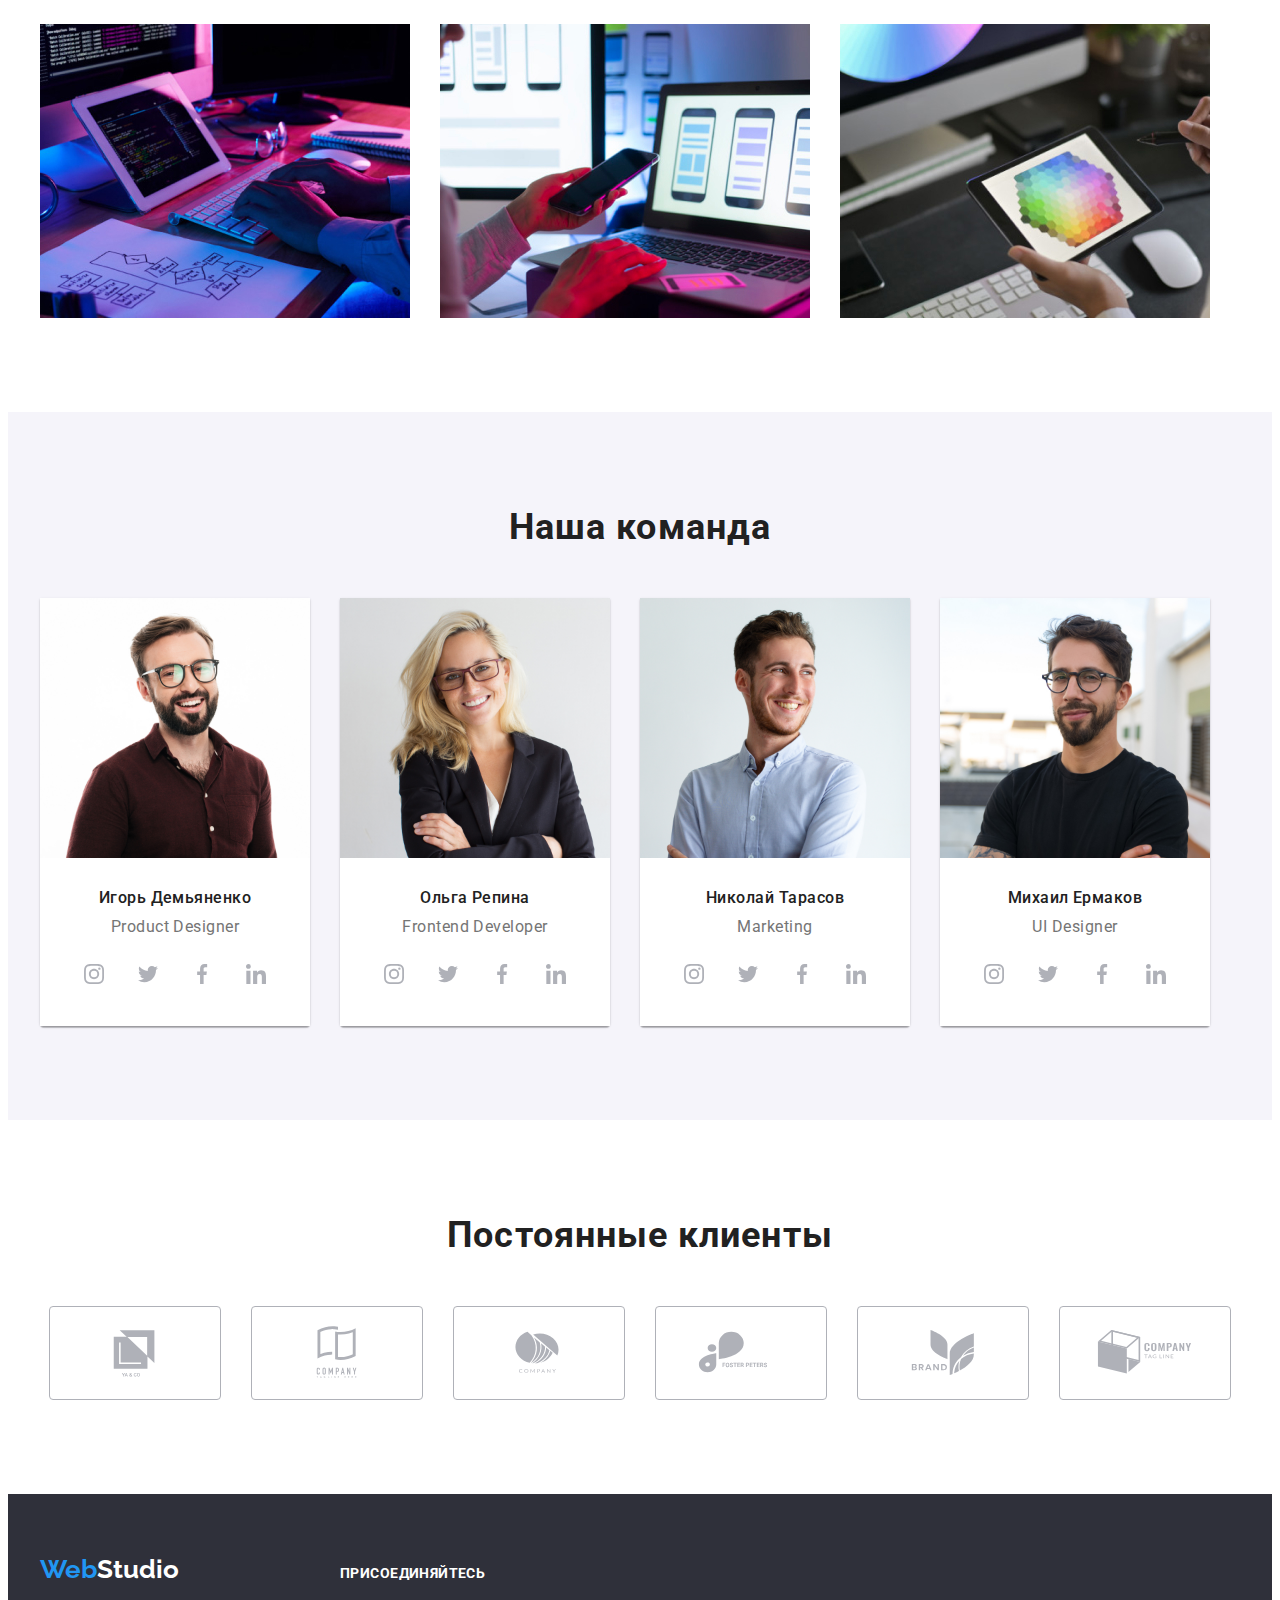
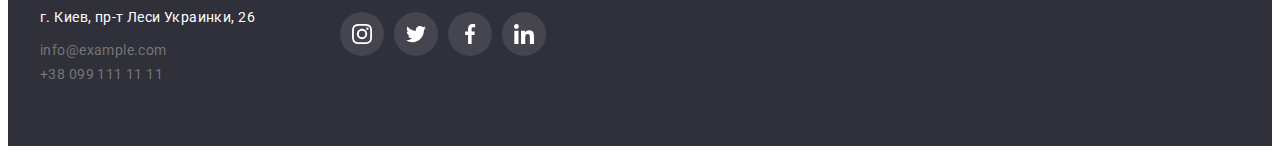
==== commit 796d6874: "Зробила модальне вікно" ====
--- a/index.html
+++ b/index.html
@@ -61,7 +61,7 @@
       <section class="main section-wrap section">
         <div class="container">
           <h1 class="general-info">Эффективные решения для вашего бизнеса</h1>
-          <button type="button" class="main-button btn">Заказать услугу</button>
+          <button type="button" class="main-button btn" data-modal-open>Заказать услугу</button>
         </div>
       </section>
       <section class="section description">
@@ -601,13 +601,13 @@
     <!-- Modal window -->
     <div class="backdrop is-hidden" data-modal>
       <div class="modal">
-        <button class="button-close" type="button" data-modal-close>
-          <svg width="18" height="18">
+        <button class="button-close" data-modal-close>
+          <svg class="modal-btn-icon" width="18" height="18">
             <use href="./images/icons.svg#vector"></use>
           </svg>
         </button>
       </div>
     </div>
-    <script src="/js/modal.js"></script>
+    <script src="./js/modal.js"></script>
   </body>
 </html>
--- a/css/styles.css
+++ b/css/styles.css
@@ -64,6 +64,11 @@
 |============================
 */
 .header {
+  position: relative;
+  z-index: -1px;
+  font-weight: 500;
+  line-height: 1.14;
+  letter-spacing: 0.02em;
   border-bottom: 1px solid #ECECEC;
 }
 
@@ -84,17 +89,20 @@
   |============================
 */
 
-/*.header-item-current::after {
+.header-list::after {
+  position: absolute;
+  bottom: 0;
+  left: 0;
+  z-index: 100;
+
   content: '';
-
-  display: block;
   height: 4px;
   width: 100%;
 
   border-radius: 2px;
 background-color: #2196F3;
 }
-*/
+
 /**
   |============================
   | Фонове зображення-кінець
@@ -731,23 +739,36 @@
 position: fixed;
 top: 0;
 left: 0;
+
 display: flex;
 align-items: center;
 justify-content: center;
+
 width: 100%;
 height: 100%;
+
 background-color: rgba(0, 0, 0, 0.2);
+opacity: 1;
+visibility: visible;
+pointer-events: initial;
+transition: opacity 250ms linear;
 z-index: 100;
 }
 
 .backdrop.is-hidden .modal {
 transform: translate(-50%, -50%) scale(0.9);
-}
-
+opacity: 0;
+}
+.backdrop.is-hidden {
+visibility: hidden;
+opacity: 0;
+pointer-events: none;
+}
 .modal {
 position: absolute;
 top: 50%;
 left: 50%;
+transform: translate(-50%, -50%) scale(1) rotate(0);
 
 min-width: 528px;
 min-height: 581px;
@@ -756,20 +777,25 @@
 box-shadow: 0px 1px 3px rgba(0, 0, 0, 0.12), 0px 1px 1px rgba(0, 0, 0, 0.14), 0px 2px 1px rgba(0, 0, 0, 0.2);
 border-radius: 4px;
 
-transition: transform 2500ms cubic-bezier(0.4, 0, 0.2, 1);
-}
-.modal-clone-svg {
-border: 1px solid rgba(0, 0, 0, 0.1);
+transition: opacity 250ms cubic-bezier(0.4, 0, 0.2, 1);
+opacity: 1.0;
+scale: 1.0;
 }
 
 .button-close {
 position: absolute;
 top: 8px;
 right: 8px;
-background-color: transparent;
-border: none;
 
 display: flex;
 align-items: center;
 justify-content: center;
+width: 30px;
+height: 30px;
+padding: 0;
+
+border-radius: 50%;
+border: 1px solid rgba(0, 0, 0, 0.1);
+background-color: #FFFFFF;
+cursor: pointer;
 } 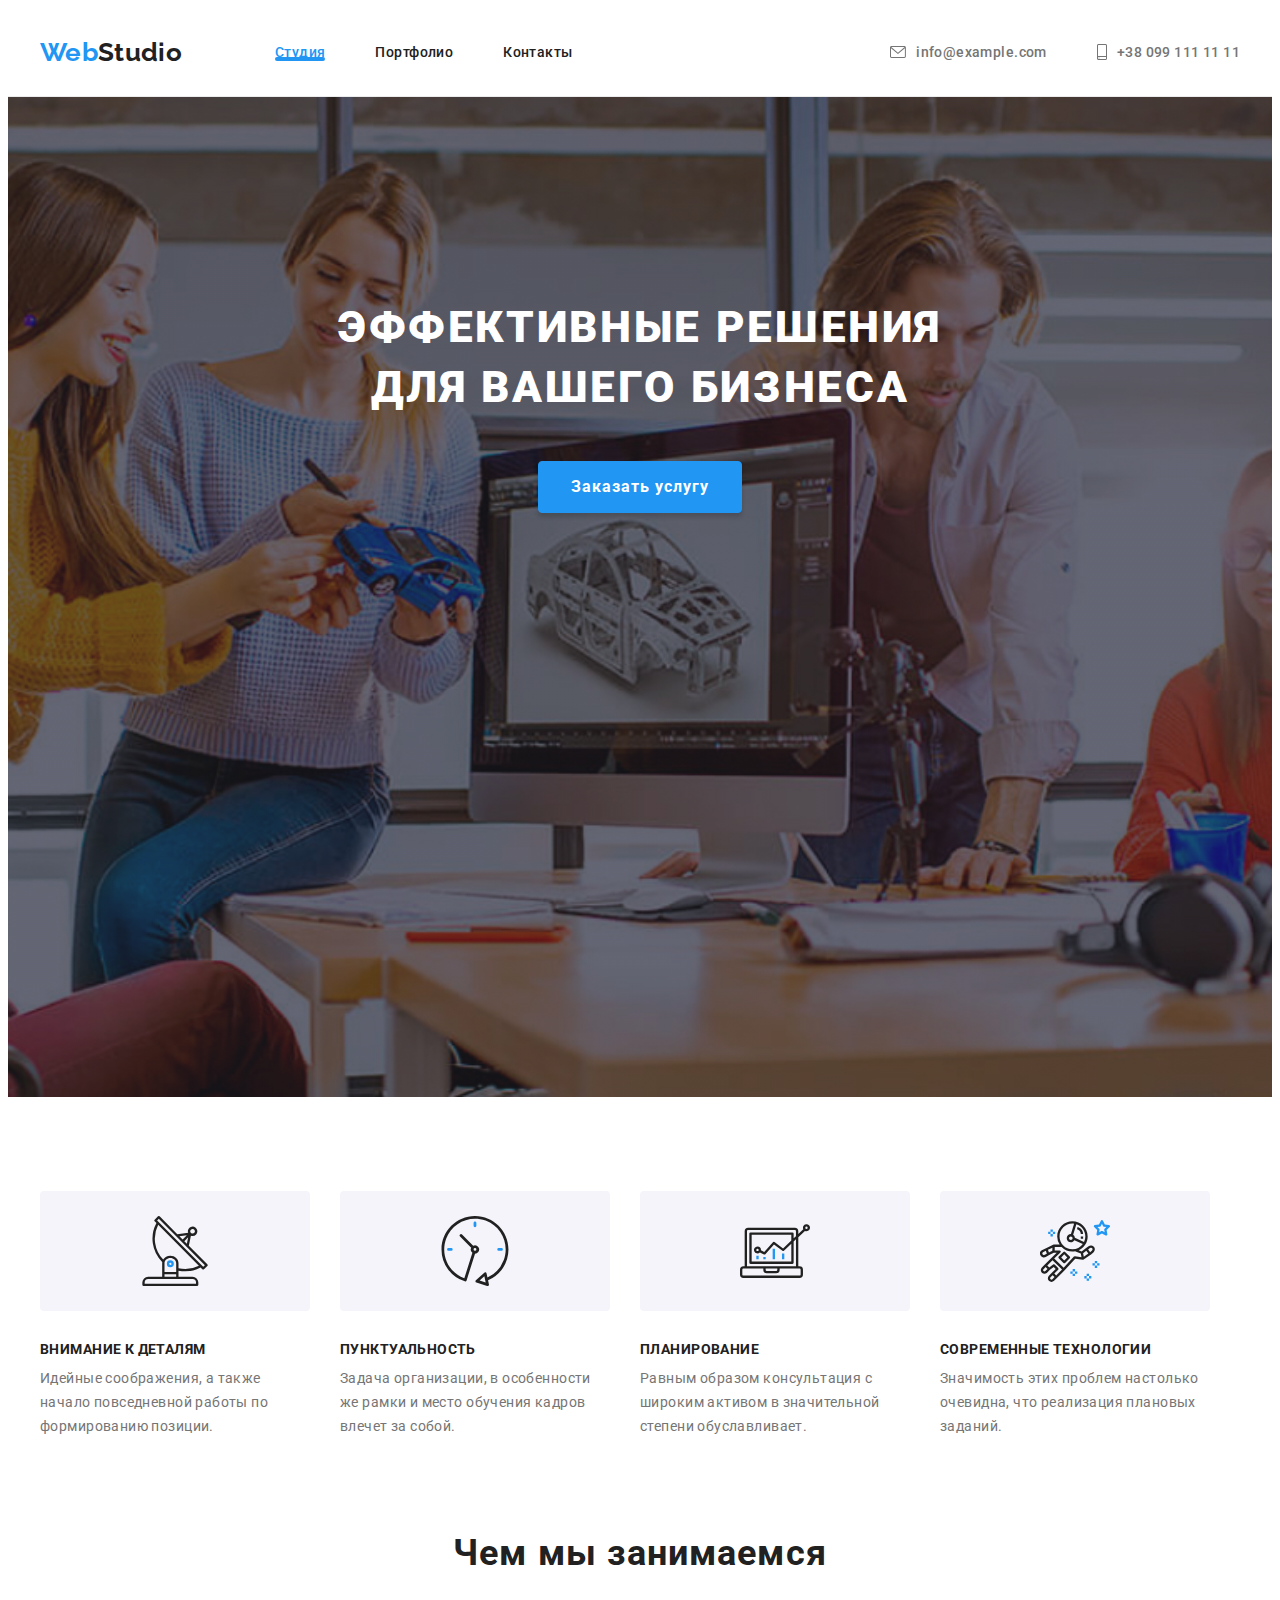
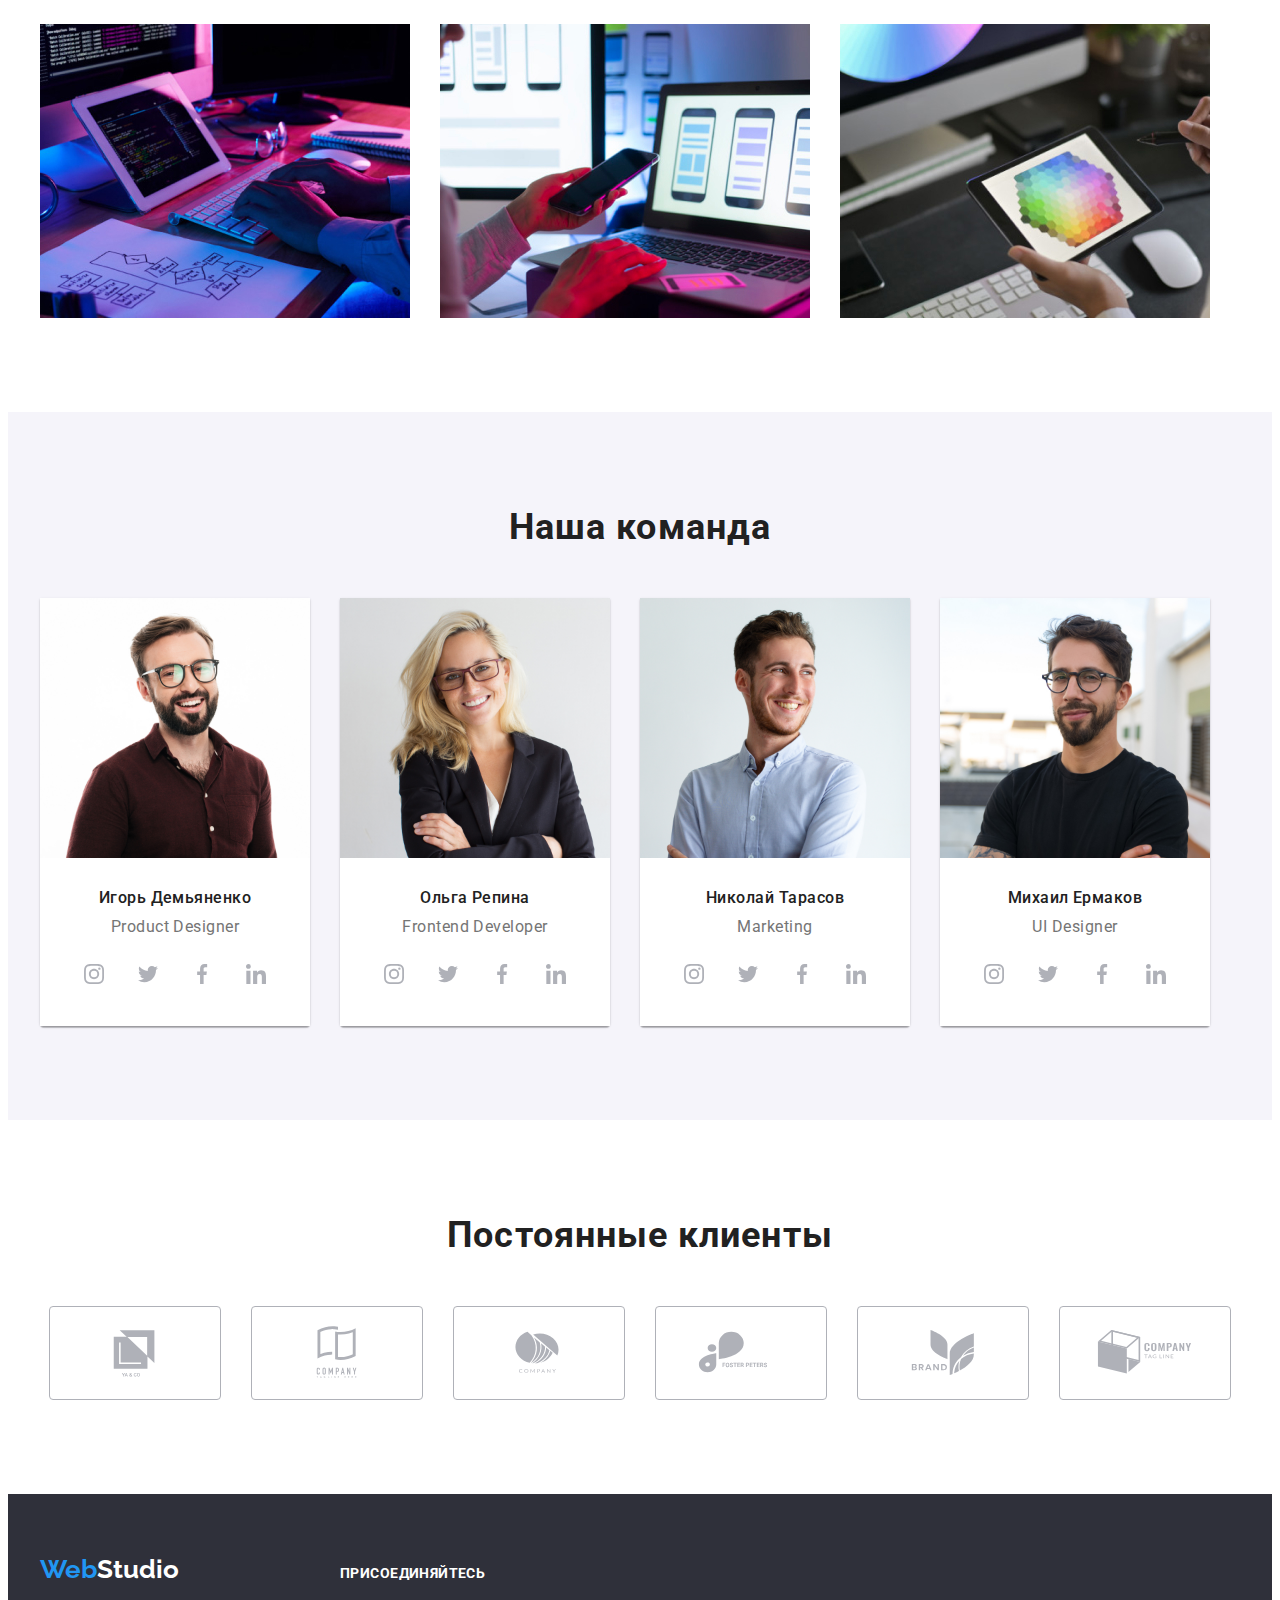
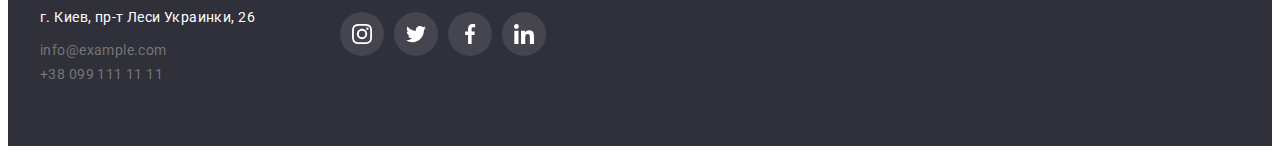
==== commit b7e034ef: "Оверлей на картках сторінка Портфоліо" ====
--- a/index.html
+++ b/index.html
@@ -31,7 +31,7 @@
         <a class="logo" href="/index.html"><span class="web">Web</span>Studio </a>
         <nav class="header-nav">
           <ul class="header-list list">
-            <li><a href="./index.html" class="header-item-current link">Студия</a></li>
+            <li><a href="./index.html" class="header-item-current current link">Студия</a></li>
             <li><a href="portfolio.html" class="header-item link">Портфолио</a></li>
             <li><a class="header-item link" href="">Контакты</a></li>
           </ul>
--- a/css/styles.css
+++ b/css/styles.css
@@ -82,25 +82,28 @@
   color: #212121;
   align-items: center;
   gap: 50px;
+
 }
 /**
   |============================
   | Фонове зображення-початок
   |============================
 */
-
-.header-list::after {
+.current {
+  position: relative;
+  color: #2196F3;
+}
+.current::after {
   position: absolute;
-  bottom: 0;
+  bottom: -1px;
   left: 0;
-  z-index: 100;
-
+  
   content: '';
   height: 4px;
   width: 100%;
 
   border-radius: 2px;
-background-color: #2196F3;
+  background-color: #2196F3;
 }
 
 /**
@@ -485,6 +488,7 @@
 padding-right: 24px;
 padding-left: 24px;
 }
+
 .work-cart-about{
   text-decoration: none;
 }
@@ -508,7 +512,45 @@
   color: #757575;
   text-decoration: none;
 }
-
+/**
+|============================
+| Синій оверлей на картках-початок
+|============================
+*/
+
+.work-thumb {
+  position: relative;
+  overflow: hidden;
+}
+
+.work-overlay {
+position: absolute;
+width: 100%;
+height: 100%;
+padding: 63px 24px;
+background-color: #2196F3;
+transform: translateY(0);
+transition: transform 250ms cubic-bezier(0.4, 0, 0.2, 1);
+}
+
+.work-cart-about:hover .work-overlay,
+.work-cart-about:focus .work-overlay {
+transform: translateY(-100%);
+}
+
+.overlay-desc{
+font-weight: 400;
+font-size: 18px;
+line-height: 1.55;
+letter-spacing: 0.03em;
+color: #EEEEEE;
+}
+
+/**
+|============================
+| Синій оверлей на картках-кінець
+|============================
+*/
 .work-button{
   display: flex;
   gap: 8px;
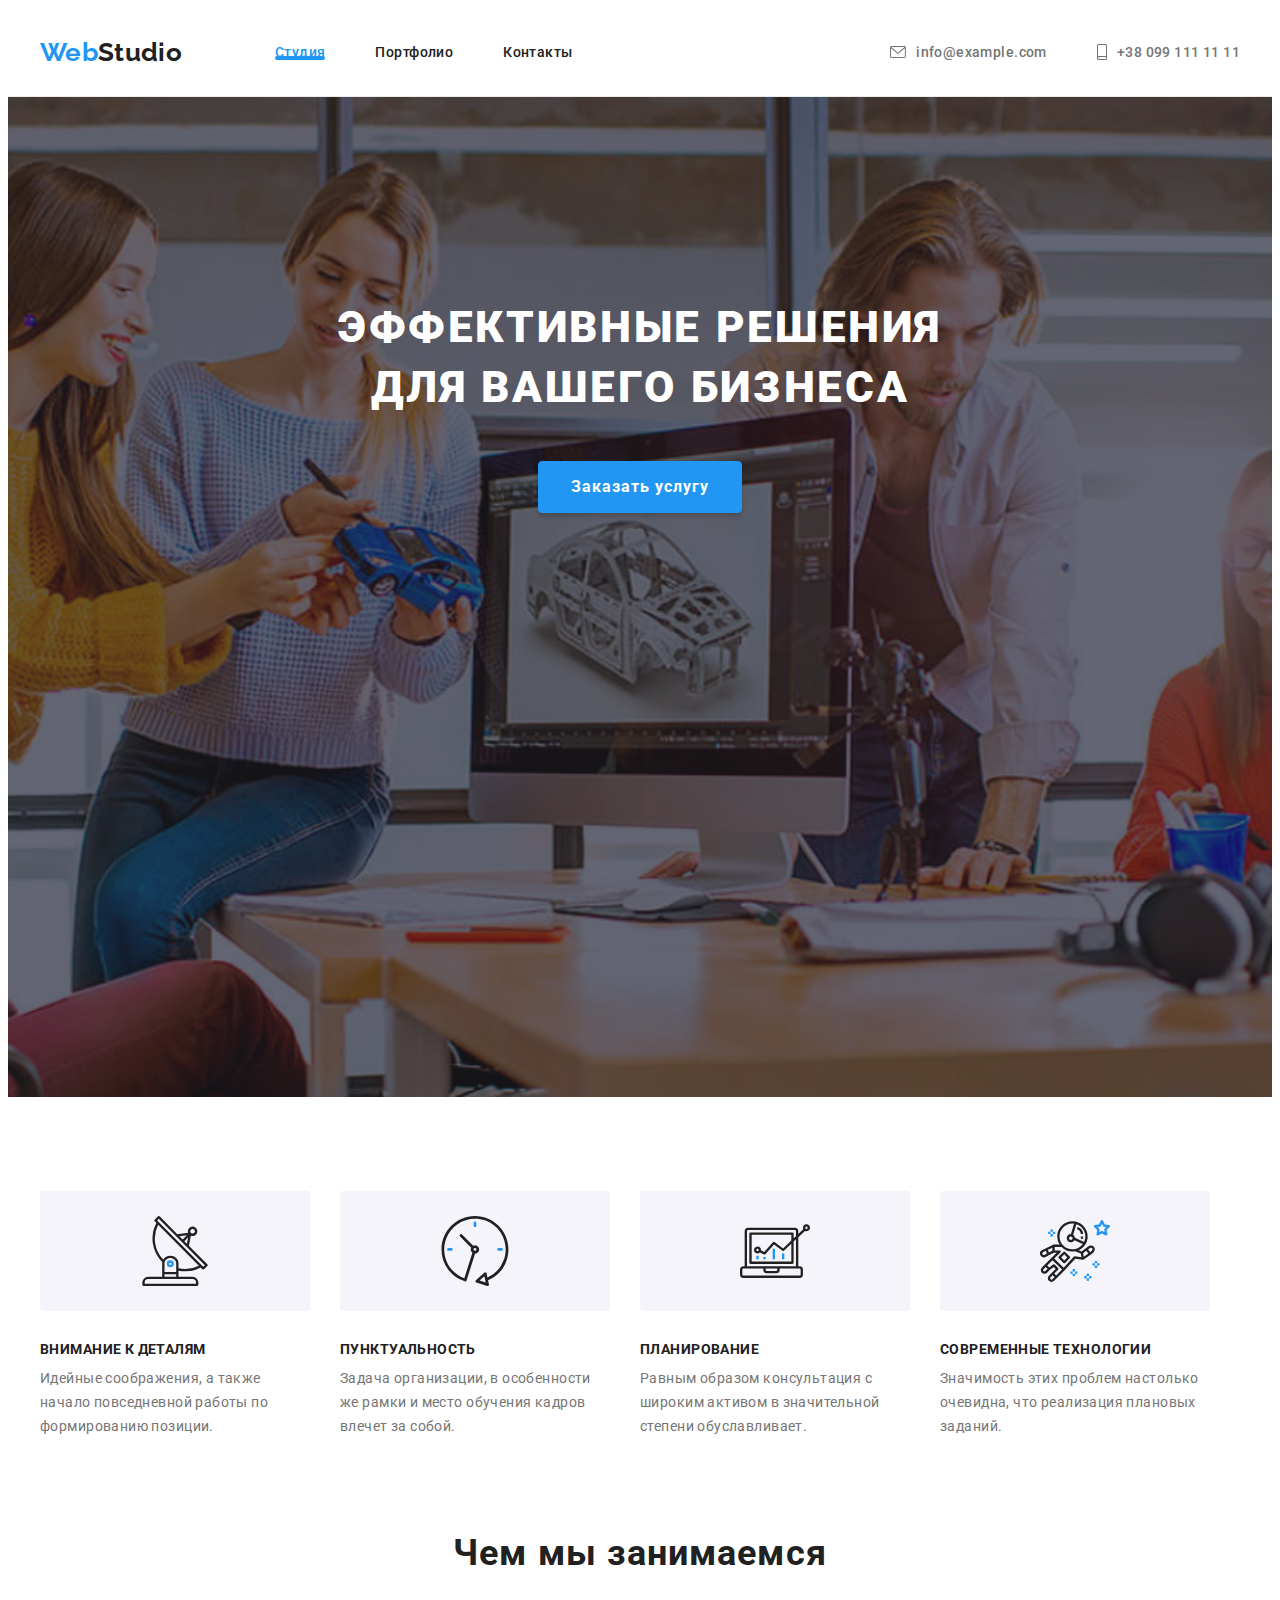
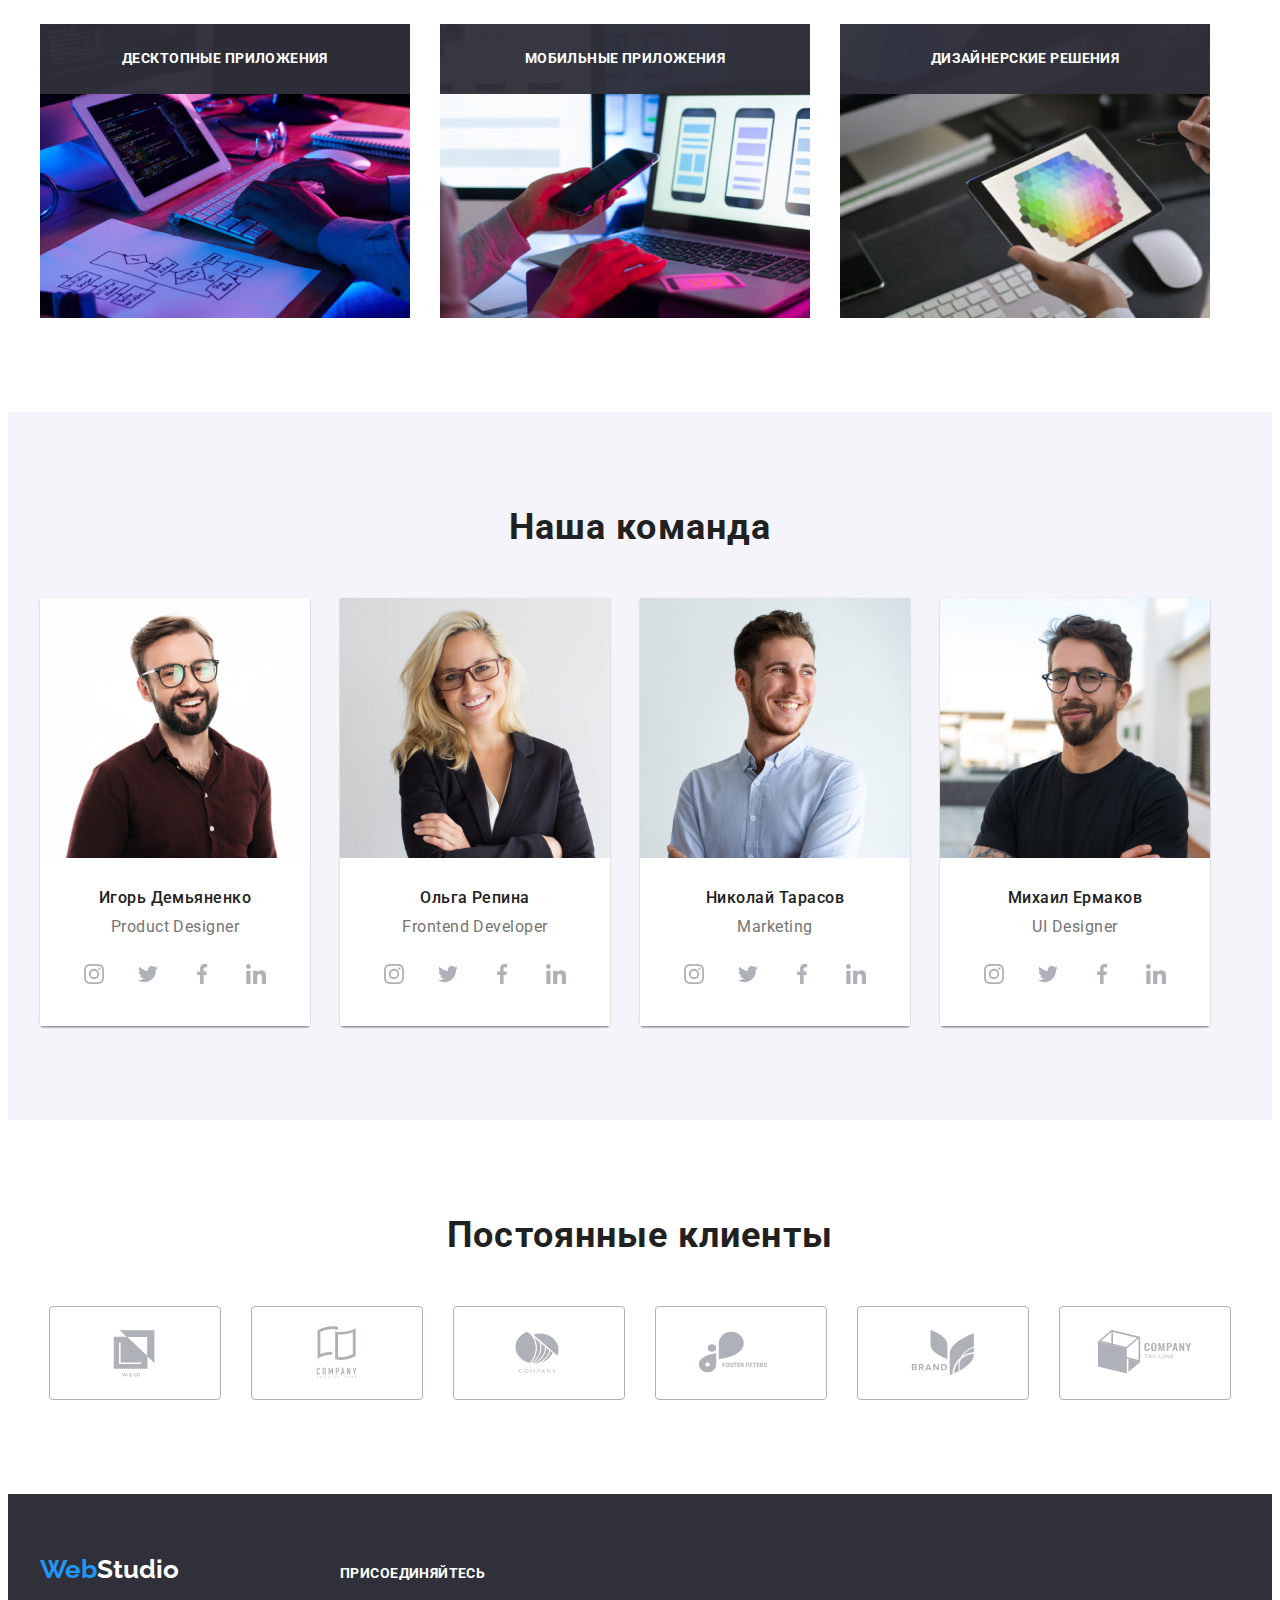
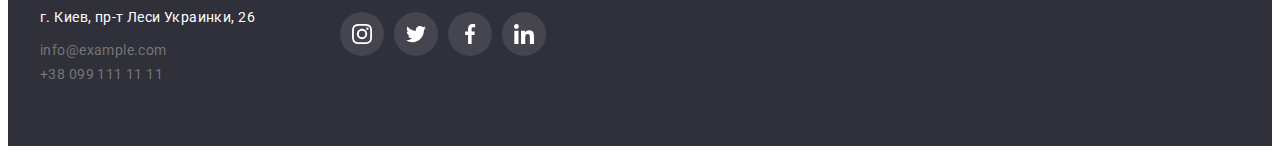
==== commit 14a137f4: "Nекст з фоном в секції Чим ми займаємось" ====
--- a/index.html
+++ b/index.html
@@ -127,6 +127,9 @@
                 width="370"
                 height="294"
               />
+              <div class="overlay">
+                <p class="overlay-text">Десктопные приложения</p>
+              </div>
             </li>
             <li class="about-item">
               <img
@@ -136,6 +139,9 @@
                 width="370"
                 height="294"
               />
+              <div class="overlay">
+                <p class="overlay-text">Мобильные приложения</p>
+              </div>
             </li>
             <li class="about-item">
               <img
@@ -145,6 +151,9 @@
                 width="370"
                 height="294"
               />
+              <div class="overlay">
+                <p class="overlay-text">Дизайнерские решения</p>
+              </div>
             </li>
           </ul>
         </div>
--- a/css/styles.css
+++ b/css/styles.css
@@ -89,23 +89,38 @@
   | Фонове зображення-початок
   |============================
 */
-.current {
+.header-item-current {
   position: relative;
-  color: #2196F3;
-}
-.current::after {
+  color: var(--accent-text-color);
+}
+.header-item-current::after {
+  content: '';
+  position: absolute;
+  bottom: 0;
+
+  display: block;
+  width: 100%;
+  height: 4px;
+
+  background: #2196f3;
+  border-radius: 2px;
+}
+.header-item-current-section {
+  position: relative;
+  color: var(--accent-text-color);
+}
+.header-item-current-section::after {
+  content: '';
   position: absolute;
   bottom: -1px;
-  left: 0;
-  
-  content: '';
+
+  display: block;
+  width: 100%;
   height: 4px;
-  width: 100%;
-
+
+  background: #2196f3;
   border-radius: 2px;
-  background-color: #2196F3;
-}
-
+}
 /**
   |============================
   | Фонове зображення-кінець
@@ -344,6 +359,55 @@
 | Характеристика компанії іконки-кінець
 |============================
 */
+/**
+|============================
+| Оверлей Студія-початок
+|============================
+*/
+
+.about-list {
+--items: 3;
+}
+
+.about-item {
+position: relative;
+display: block;
+    width: calc((100% -60px) / 3);
+}
+.overlay {
+  position: absolute;
+  background-color: rgba(47, 48, 58, 0.8);
+  top: 0;
+  left: 0;
+
+  display: flex;
+  align-items: center;
+  justify-content: center;
+
+  width: 100%;
+  height: 70px;
+}
+.overlay-text {
+      position: absolute;
+    left: 0;
+    bottom: 0;
+    width: 100%;
+    text-align: center;
+    padding: 27px 0px;
+    color: #FFFFFF;
+    background-color: rgba(47, 48, 58, 0.8);;
+    font-weight: 700;
+    font-size: 14px;
+    line-height: 1.14;
+    letter-spacing: 0.03em;
+    text-transform: uppercase;
+ 
+}
+/**
+|============================
+| Оверлей Студія-кінець
+|============================
+*/
 .about-title:not(:first-child) {
   margin-left: 30px;
 
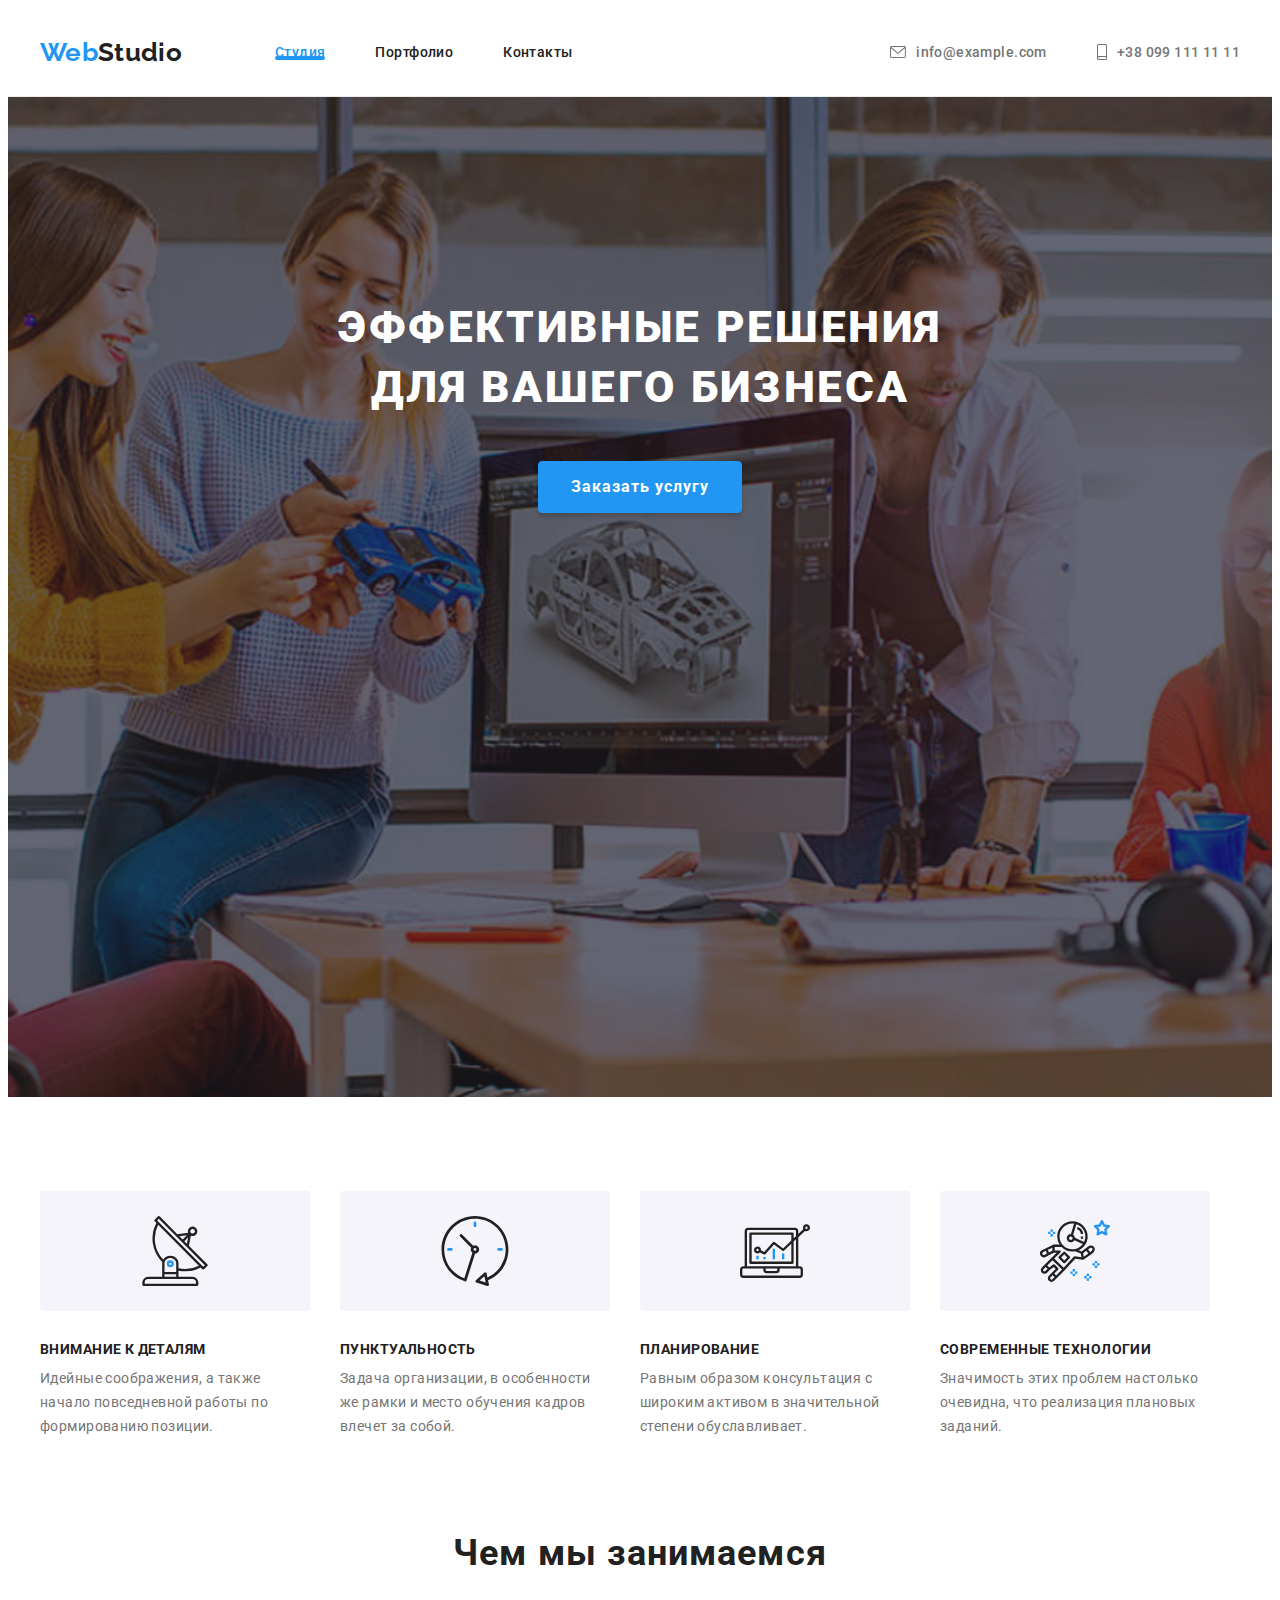
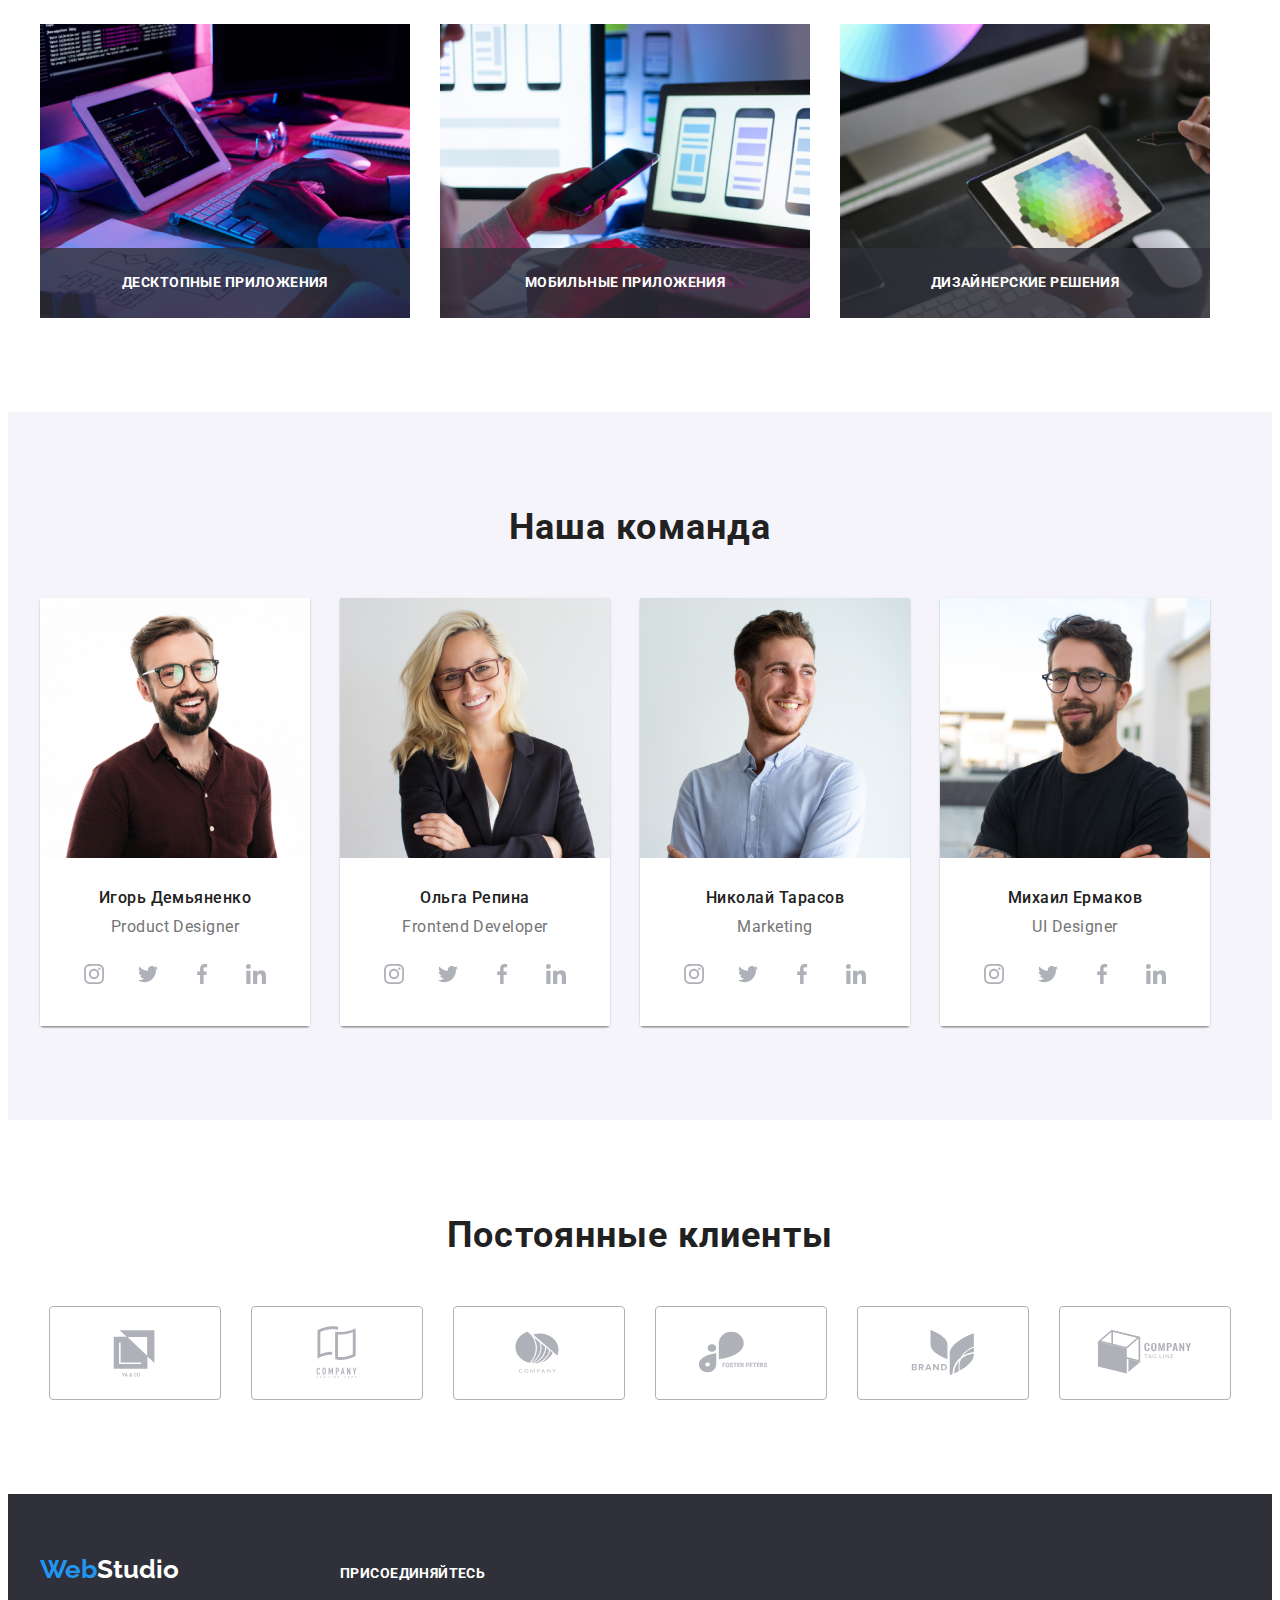
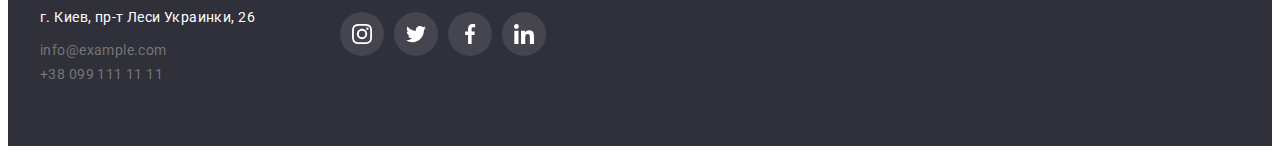
==== commit 6edf6ebc: "Cекція Чим ми займаємось зроблений текст з фоном" ====
--- a/index.html
+++ b/index.html
@@ -127,9 +127,7 @@
                 width="370"
                 height="294"
               />
-              <div class="overlay">
-                <p class="overlay-text">Десктопные приложения</p>
-              </div>
+              <p class="project-text">Десктопные приложения</p>
             </li>
             <li class="about-item">
               <img
@@ -139,9 +137,7 @@
                 width="370"
                 height="294"
               />
-              <div class="overlay">
-                <p class="overlay-text">Мобильные приложения</p>
-              </div>
+              <p class="project-text">Мобильные приложения</p>
             </li>
             <li class="about-item">
               <img
@@ -151,9 +147,7 @@
                 width="370"
                 height="294"
               />
-              <div class="overlay">
-                <p class="overlay-text">Дизайнерские решения</p>
-              </div>
+              <p class="project-text">Дизайнерские решения</p>
             </li>
           </ul>
         </div>
--- a/css/styles.css
+++ b/css/styles.css
@@ -364,45 +364,31 @@
 | Оверлей Студія-початок
 |============================
 */
-
-.about-list {
---items: 3;
-}
-
 .about-item {
-position: relative;
-display: block;
-    width: calc((100% -60px) / 3);
-}
-.overlay {
+  position: relative;
+  display: block;
+  width: calc((100% -60px) / 3);
+}
+
+.project-text {
   position: absolute;
-  background-color: rgba(47, 48, 58, 0.8);
-  top: 0;
   left: 0;
-
-  display: flex;
-  align-items: center;
-  justify-content: center;
-
+  bottom: 0;
   width: 100%;
-  height: 70px;
-}
-.overlay-text {
-      position: absolute;
-    left: 0;
-    bottom: 0;
-    width: 100%;
-    text-align: center;
-    padding: 27px 0px;
-    color: #FFFFFF;
-    background-color: rgba(47, 48, 58, 0.8);;
+
+  text-align: center;
+  padding: 27px 0px;
+  color: #FFFFFF;;
+ 
+   background-color: rgba(47, 48, 58, 0.8);;
     font-weight: 700;
     font-size: 14px;
     line-height: 1.14;
     letter-spacing: 0.03em;
     text-transform: uppercase;
- 
-}
+
+}
+
 /**
 |============================
 | Оверлей Студія-кінець
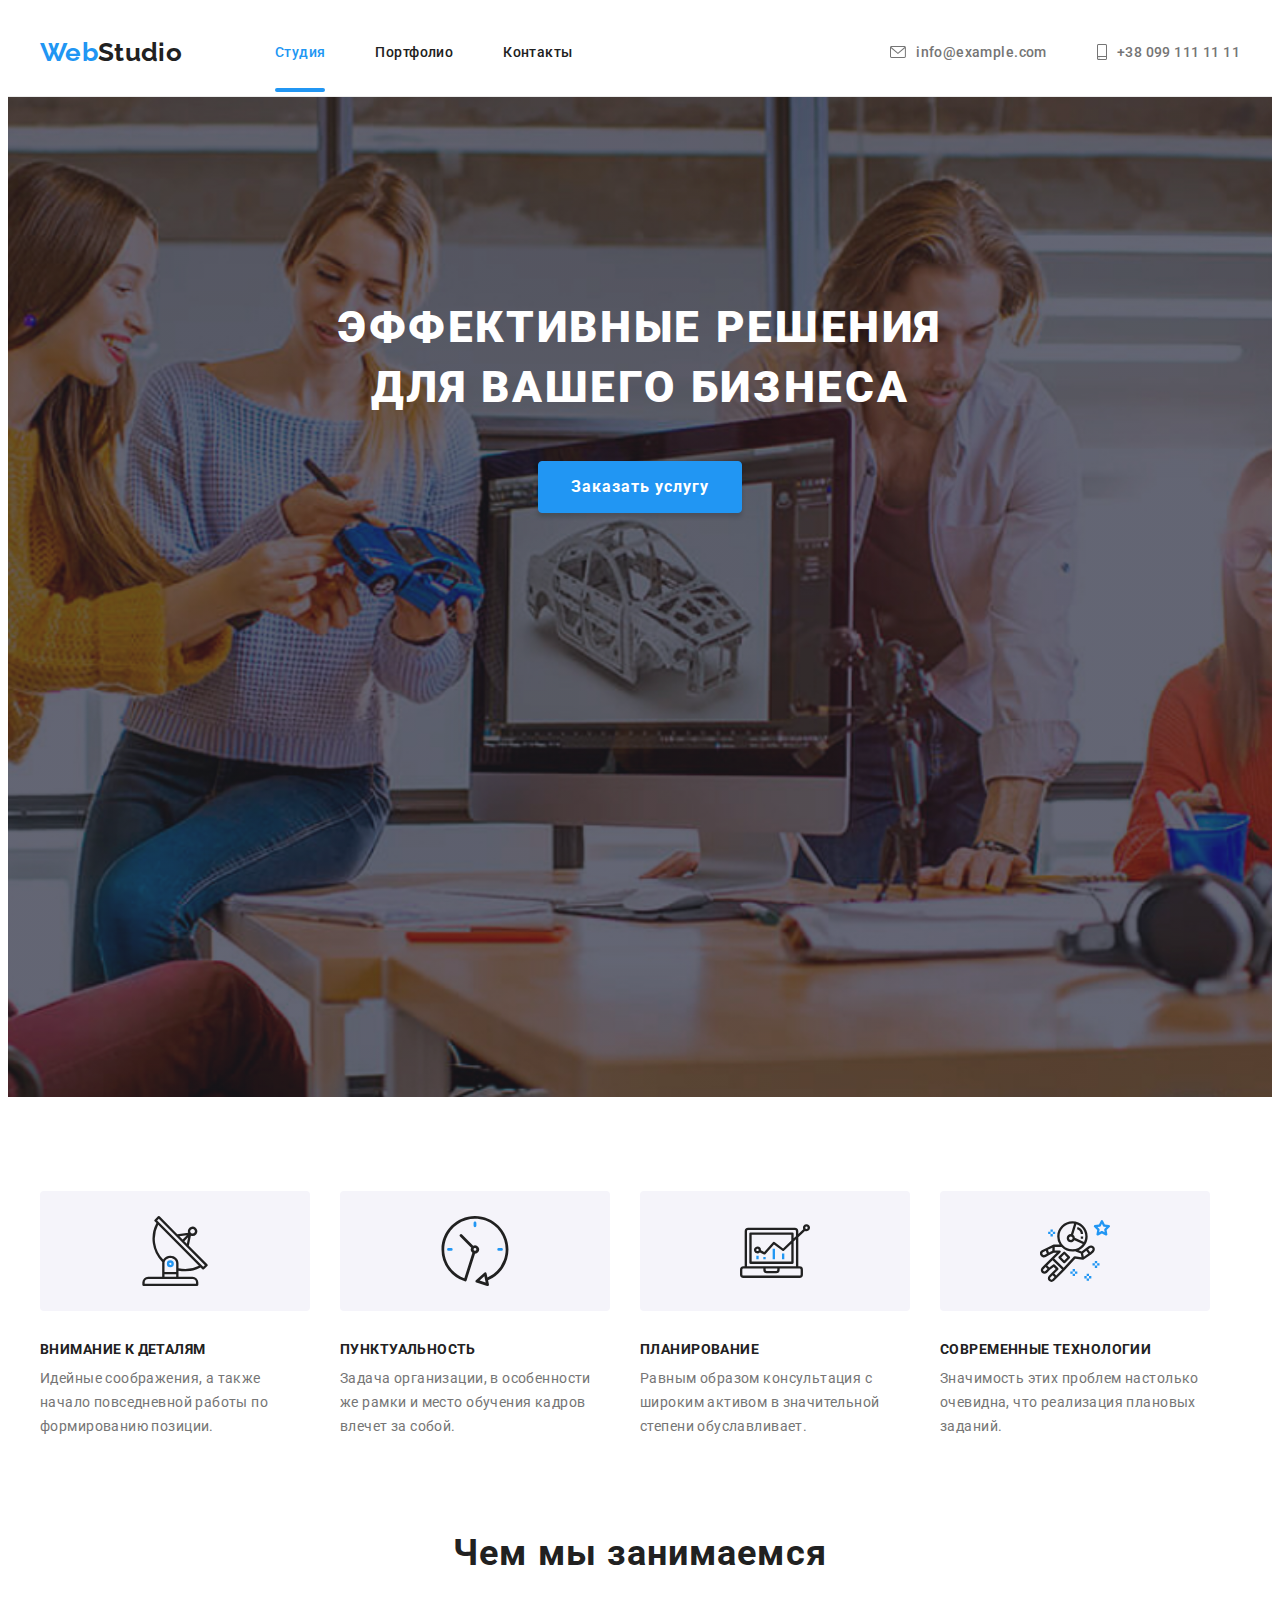
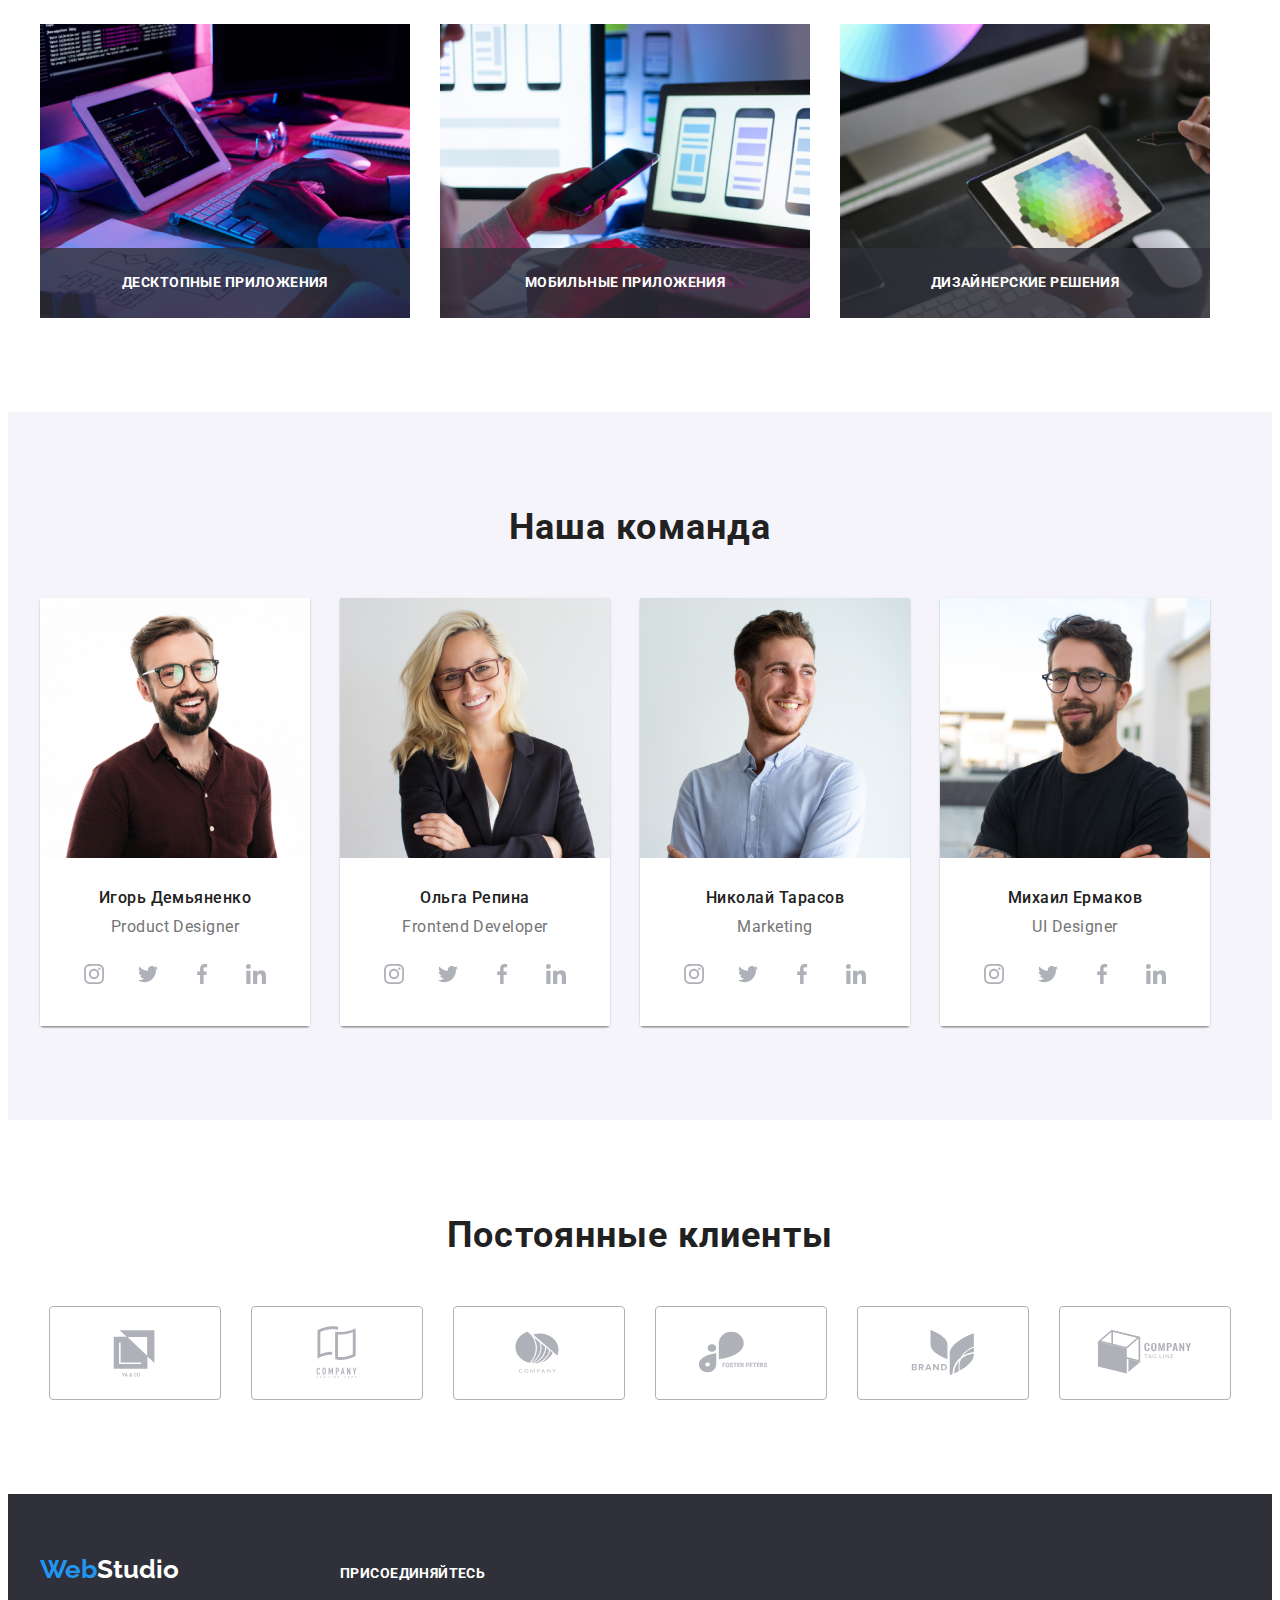
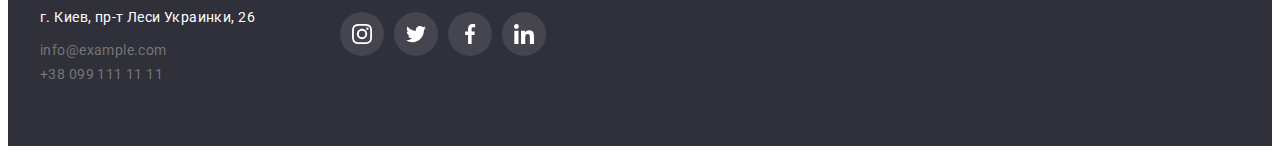
==== commit d4b8c8c2: "Для ефектів ховер і фокус зроблений перехід" ====
--- a/index.html
+++ b/index.html
@@ -31,7 +31,7 @@
         <a class="logo" href="/index.html"><span class="web">Web</span>Studio </a>
         <nav class="header-nav">
           <ul class="header-list list">
-            <li><a href="./index.html" class="header-item-current current link">Студия</a></li>
+            <li><a href="./index.html" class="header-item-current link">Студия</a></li>
             <li><a href="portfolio.html" class="header-item link">Портфолио</a></li>
             <li><a class="header-item link" href="">Контакты</a></li>
           </ul>
--- a/css/styles.css
+++ b/css/styles.css
@@ -11,6 +11,10 @@
   /* bg color */
   --darc-bg-cl: #2f303a;
   --light-bg-cl: #f5f4fa;
+
+   /* animaeion effect */
+  --timing-function: cubic-bezier(0.4, 0, 0.2, 1);
+  --time-duration: 250ms;
 
   /* others */
 }
@@ -82,7 +86,6 @@
   color: #212121;
   align-items: center;
   gap: 50px;
-
 }
 /**
   |============================
@@ -91,35 +94,36 @@
 */
 .header-item-current {
   position: relative;
-  color: var(--accent-text-color);
+  color: #2196f3;
+  padding-bottom: 32px
 }
 .header-item-current::after {
-  content: '';
   position: absolute;
-  bottom: 0;
-
+bottom: 0;
+left: 0;  
+  content: "";
   display: block;
-  width: 100%;
-  height: 4px;
-
-  background: #2196f3;
-  border-radius: 2px;
-}
+width: 100%;
+height: 4px;
+border-radius: 2px;
+background-color: #2196f3
+}
+
 .header-item-current-section {
   position: relative;
-  color: var(--accent-text-color);
+  color: #2196f3;
+  padding-bottom: 32px
 }
 .header-item-current-section::after {
-  content: '';
   position: absolute;
-  bottom: -1px;
-
+bottom: 0;
+left: 0;  
+  content: "";
   display: block;
-  width: 100%;
-  height: 4px;
-
-  background: #2196f3;
-  border-radius: 2px;
+width: 100%;
+height: 4px;
+border-radius: 2px;
+background-color: #2196f3
 }
 /**
   |============================
@@ -203,6 +207,7 @@
   display: flex;
   align-items: center;
   gap: 10px;
+  transition: color var(--time-duration) var(--timing-function);
 }
 .header-nav-nav{
   display: flex;
@@ -216,9 +221,11 @@
 }
 .header-item-current {
   color: var(--accet-txt-cl);
+  transition: color var(--time-duration) var(--timing-function);
 }
 .header-item-current-section {
   color: var(--accet-txt-cl);
+  transition: color var(--time-duration) var(--timing-function);
 }
 .header-item:hover,
 .header-item:focus {
@@ -243,6 +250,8 @@
 .portfolio-categories-item{
   background: #F5F4FA;
 border-radius: 4px;
+
+transition: color  var(--time-duration) var(--timing-function), background-color var(--time-duration) var(--timing-function), box-shadow var(--time-duration) var(--timing-function);
 }
 .work-button-item {
   border: none;
@@ -361,7 +370,7 @@
 */
 /**
 |============================
-| Оверлей Студія-початок
+| Текст з фоном на картинках р. Студія-початок
 |============================
 */
 .about-item {
@@ -391,7 +400,7 @@
 
 /**
 |============================
-| Оверлей Студія-кінець
+| Текст з фоном на картинках р. Студія-кінець
 |============================
 */
 .about-title:not(:first-child) {
@@ -636,6 +645,8 @@
 
   color: #AFB1B8;
   fill: currentColor;
+
+  transition: color var(--time-duration) var(--timing-function), border-color var(--time-duration) var(--timing-function);
 }
 
 .company-link:hover,
@@ -768,6 +779,8 @@
   color: rgba(255, 255, 255, 1);
   background-color: rgba(255, 255, 255, 0.1);
   fill: rgba(255, 255, 255, 1);
+
+  transition: background-color var(--time-duration) var(--timing-function);
 }
 
 .social-link-footer:hover,
@@ -811,6 +824,7 @@
   color: rgba(175, 177, 184, 1);
   background-color: #FFFFFF;;
   border-radius: 50%;
+  transition: color var(--time-duration) var(--timing-function), background-color var(--time-duration) var(--timing-function);
 }
 .socials-icon {
   fill:rgba(175, 177, 184, 1);
@@ -845,6 +859,8 @@
 pointer-events: initial;
 transition: opacity 250ms linear;
 z-index: 100;
+
+transition: opacity var(--time-duration) var(--timing-function), visibility var(--time-duration) var(--timing-function) ;
 }
 
 .backdrop.is-hidden .modal {
@@ -869,7 +885,7 @@
 box-shadow: 0px 1px 3px rgba(0, 0, 0, 0.12), 0px 1px 1px rgba(0, 0, 0, 0.14), 0px 2px 1px rgba(0, 0, 0, 0.2);
 border-radius: 4px;
 
-transition: opacity 250ms cubic-bezier(0.4, 0, 0.2, 1);
+transition: transform var(--time-duration) var(--timing-function), opacity var(--time-duration) var(--timing-function);
 opacity: 1.0;
 scale: 1.0;
 }
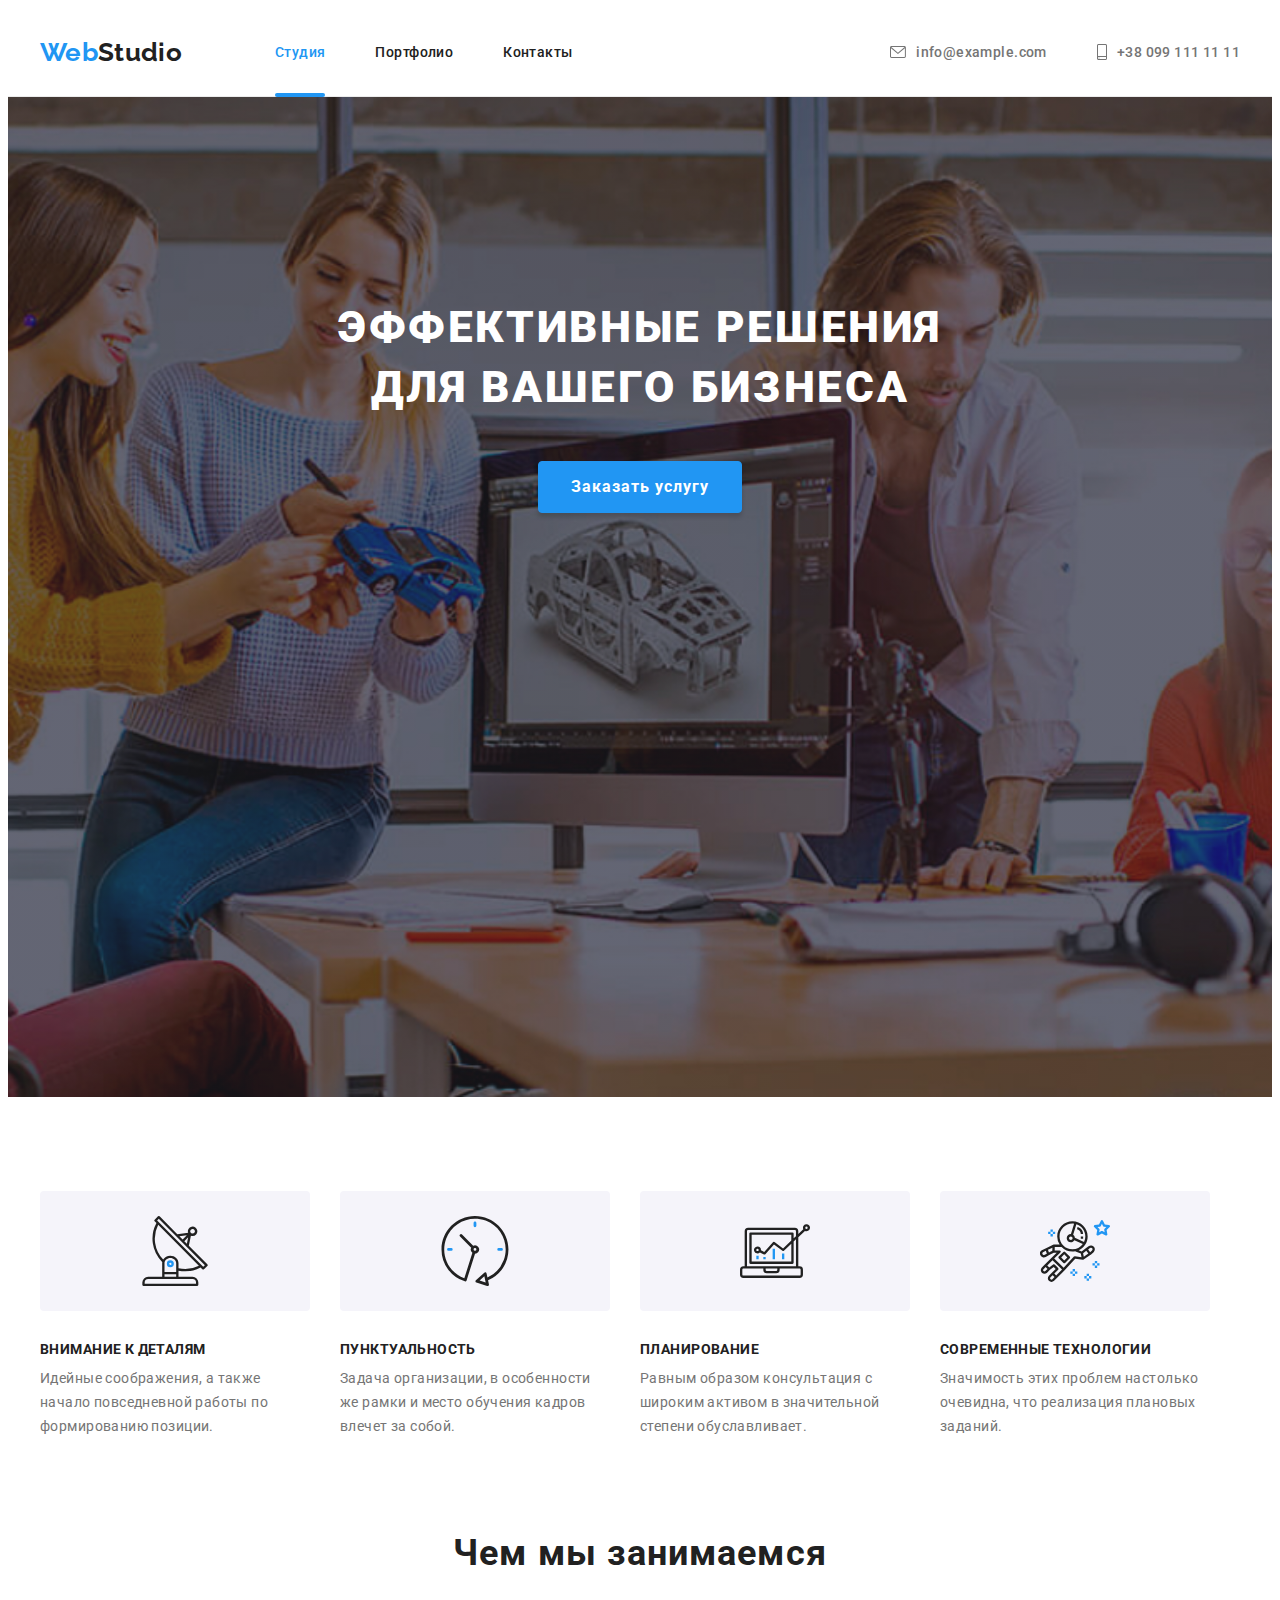
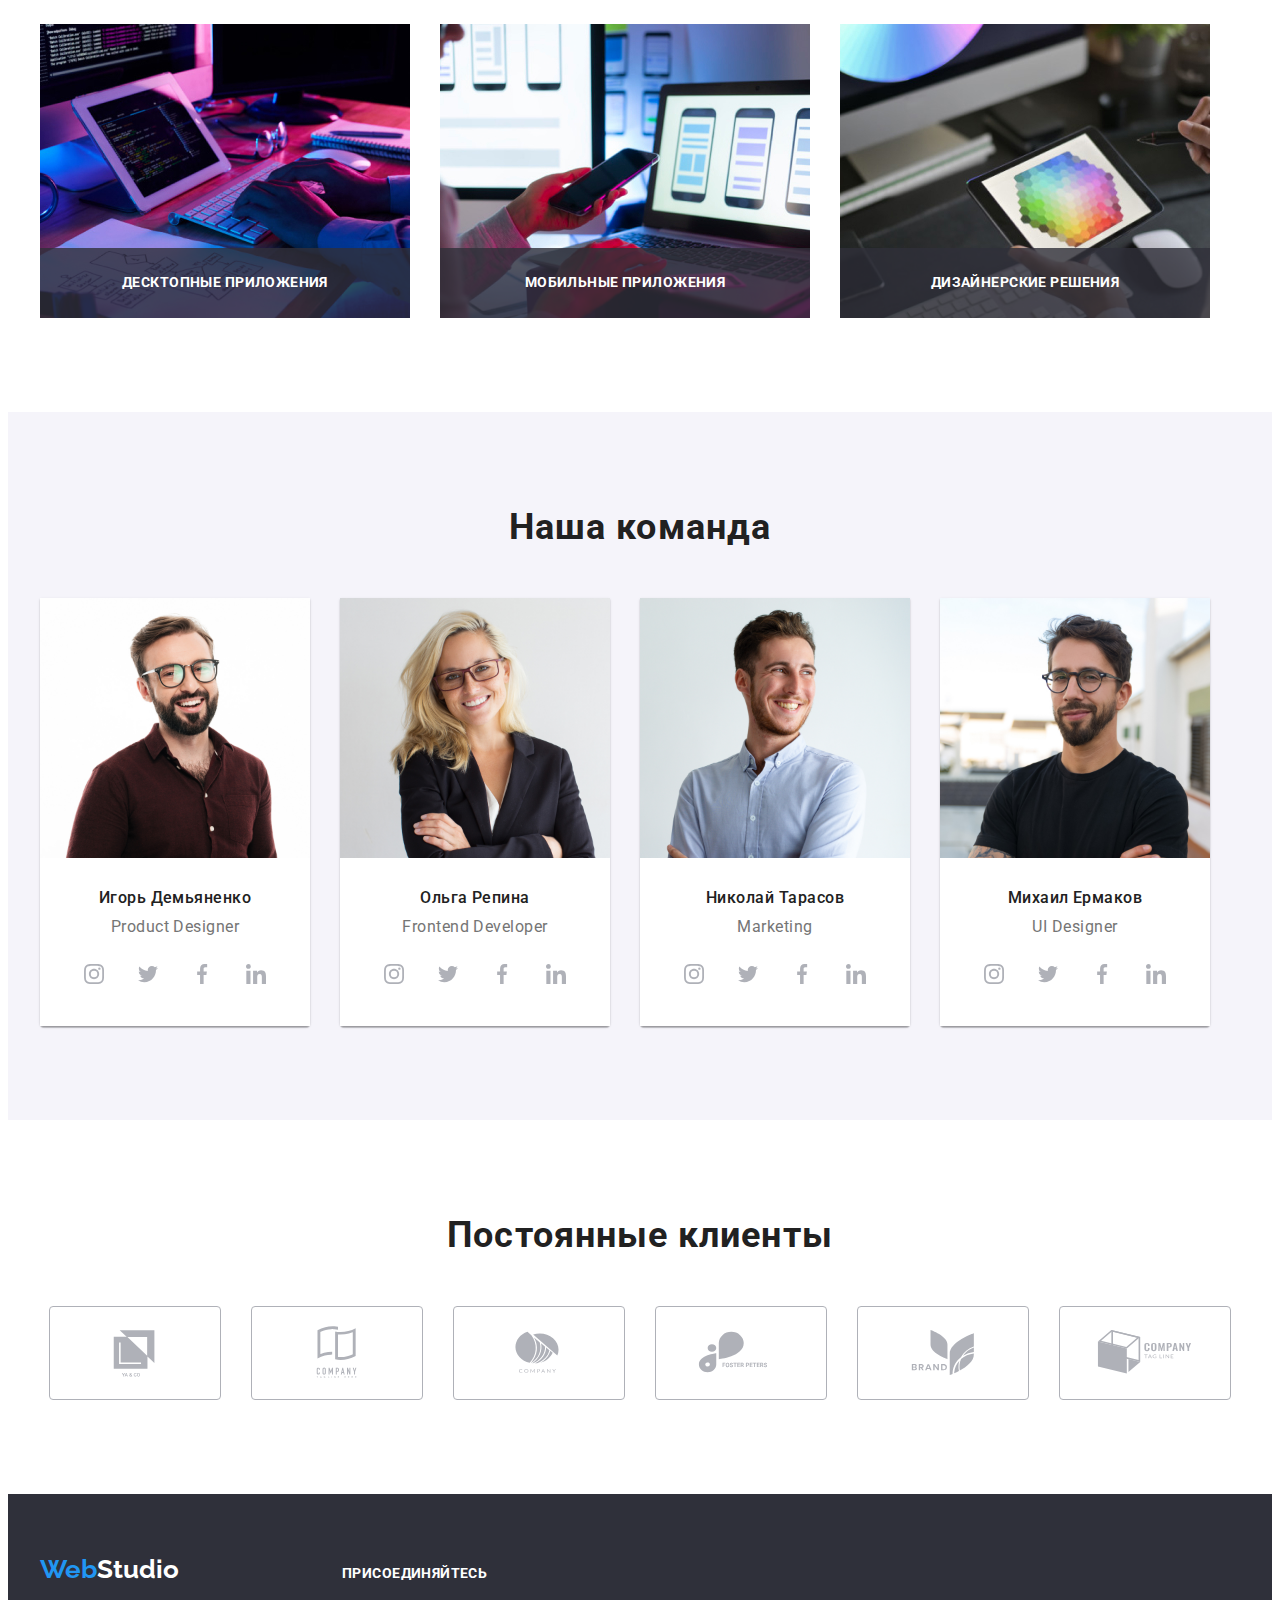
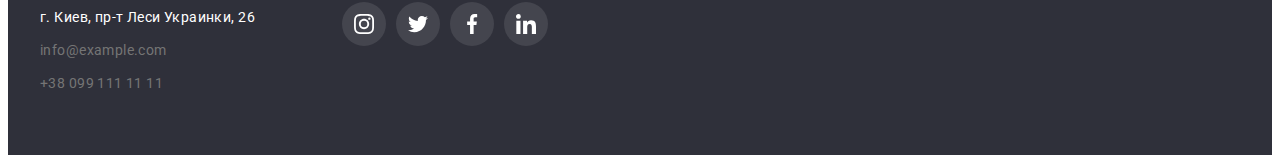
==== commit c6696215: "Виправлені зауваження ментора" ====
--- a/index.html
+++ b/index.html
@@ -31,7 +31,7 @@
         <a class="logo" href="/index.html"><span class="web">Web</span>Studio </a>
         <nav class="header-nav">
           <ul class="header-list list">
-            <li><a href="./index.html" class="header-item-current link">Студия</a></li>
+            <li><a href="./index.html" class="header-item header-item-current link">Студия</a></li>
             <li><a href="portfolio.html" class="header-item link">Портфолио</a></li>
             <li><a class="header-item link" href="">Контакты</a></li>
           </ul>
@@ -533,10 +533,10 @@
                   >г. Киев, пр-т Леси Украинки, 26
                 </a>
               </li>
-              <li class="footer-link">
+              <li class="footer-item">
                 <a class="footer-link link" href="mailto:info@example.com">info@example.com</a>
               </li>
-              <li class="footer-link">
+              <li class="footer-item">
                 <a class="footer-link link" href="tel:+380991111111">+38 099 111 11 11</a>
               </li>
             </ul>
--- a/css/styles.css
+++ b/css/styles.css
@@ -95,11 +95,10 @@
 .header-item-current {
   position: relative;
   color: #2196f3;
-  padding-bottom: 32px
 }
 .header-item-current::after {
   position: absolute;
-bottom: 0;
+bottom: -1px;
 left: 0;  
   content: "";
   display: block;
@@ -138,6 +137,7 @@
 .header-icon:focus,
  {
   color: var(--acent-txt-cl);
+  transition: color var(--time-duration) var(--timing-function);
 }
 
 .header-icon {
@@ -150,13 +150,17 @@
 .header-mail {
   padding-top: 32px;
   padding-bottom: 32px;
+   transition: color var(--time-duration) var(--timing-function);
 }
 
 .header-item,
 .header-item-current,
 .header-item-current-section
 .header-mail {
+  display: block;
   color: #212121;
+  padding: 32px 0;
+  transition: color var(--time-duration) var(--timing-function);
 }
 
 .header-item:last-child {
@@ -195,11 +199,13 @@
 .hover-link:focus
 .hover-link:active {
   color: #2196f3;
+  transition: color var(--time-duration) var(--timing-function);
 }
 .header-link:hover
 .header-link:focus
 .header-link:active {
   color: #2196f3;
+  transition: color var(--time-duration) var(--timing-function);
 }
 .header-phone,
 .header-mail {
@@ -223,14 +229,17 @@
   color: var(--accet-txt-cl);
   transition: color var(--time-duration) var(--timing-function);
 }
+
 .header-item-current-section {
   color: var(--accet-txt-cl);
   transition: color var(--time-duration) var(--timing-function);
 }
+
 .header-item:hover,
 .header-item:focus {
-  color: var(--accet-txt-cl);
-}
+  color: var(--accet-txt-cl); 
+}
+
 .header-mail:hover,
 .header-mail:focus {
   color: var(--accet-txt-cl);
@@ -242,17 +251,18 @@
 .work-button-item:hover,
 .work-button-item:focus {
   box-shadow: 0px 3px 1px rgba(0, 0, 0, 0.1), 0px 1px 2px rgba(0, 0, 0, 0.08), 0px 2px 2px rgba(0, 0, 0, 0.12);
+  color: #fff;
   background-color: var(--accet-txt-cl);
-  color: #fff;
+ 
 }
 
 }
 .portfolio-categories-item{
   background: #F5F4FA;
 border-radius: 4px;
-
 transition: color  var(--time-duration) var(--timing-function), background-color var(--time-duration) var(--timing-function), box-shadow var(--time-duration) var(--timing-function);
 }
+
 .work-button-item {
   border: none;
   background-color: #F5F4FA;
@@ -267,6 +277,8 @@
   cursor: pointer;
   display: inline-block;
   padding: 6px 22px;
+
+transition: color  var(--time-duration) var(--timing-function), background-color var(--time-duration) var(--timing-function), box-shadow var(--time-duration) var(--timing-function);
 }
 .all {
   background: #2196f3;
@@ -548,12 +560,13 @@
 padding-left: 24px;
 }
 
-.work-cart-about{
+.work-cart-about {
   text-decoration: none;
+  transition:box-shadow var(--time-duration) var(--timing-function);
+  display: block;
 }
 .work-cart-about:hover{
-  display: block;
-box-shadow: 0px 1px 1px rgba(0, 0, 0, 0.12), 0px 4px 4px rgba(0, 0, 0, 0.06), 1px 4px 6px rgba(0, 0, 0, 0.16);
+  box-shadow: 0px 1px 1px rgba(0, 0, 0, 0.12), 0px 4px 4px rgba(0, 0, 0, 0.06), 1px 4px 6px rgba(0, 0, 0, 0.16);
 }
 .work-card-title {
   font-weight: 700;
@@ -685,11 +698,6 @@
   display: flex;
   align-items: baseline;
 }
-.footer-addresa,
-.footer-social {
-flex-basis: 25%;
-}
-
 
 .footer-item:not(:last-child){
 margin-bottom: 9px;}
@@ -726,6 +734,7 @@
 .footer-mail,
 .footer-phone {
   color: rgba(255, 255, 255, 0.6);
+  transition: color var(--time-duration) var(--timing-function);
 
 }
 .footer-mail:hover,
@@ -739,10 +748,11 @@
 
 .footer-link:hover,
 .footer-link:focus {
-  var(--accet-txt-cl);
-}
-.footer-link{
+  color:var(--accet-txt-cl);
+}
+.footer-link {
 color: #757575;
+transition: color var(--time-duration) var(--timing-function);
 }
 /**
   |============================
@@ -750,18 +760,10 @@
   |============================
 */
 
-
-.footer-social {
-  display: inline-flex; 
-  align-items: baseline; 
-  flex-direction: column;
-  gap: 10px;
-}
-
-}
-.footer-addresa{
+.footer-addresa {
 flex-direction: column;
 margin-right: 70px;
+
 }
 .social-links {
   display: flex;
@@ -769,7 +771,7 @@
   justify-content: center;
   gap: 10px;
 }
-.social-link-footer{
+.social-link-footer {
   display: flex;
   align-items: center;
   justify-content: center;
@@ -788,7 +790,8 @@
   background-color: #2196F3;
 }
 .social-link-footer:hover .socials-icon-footer {
-  fill: #FFFFFF;;
+  fill: #FFFFFF;
+  transition: var(--time-duration) var(--timing-function);
 }
 
 .social-title {
@@ -799,8 +802,6 @@
 letter-spacing: 0.03em;
   text-transform: uppercase;
   color: #ffffff;
-  display: flex;
-  justify-content: space-around;
 }
 /**
   |============================
@@ -828,6 +829,7 @@
 }
 .socials-icon {
   fill:rgba(175, 177, 184, 1);
+  transition: fill var(--time-duration) var(--timing-function);
 }
 
 .socials-link:hover {
